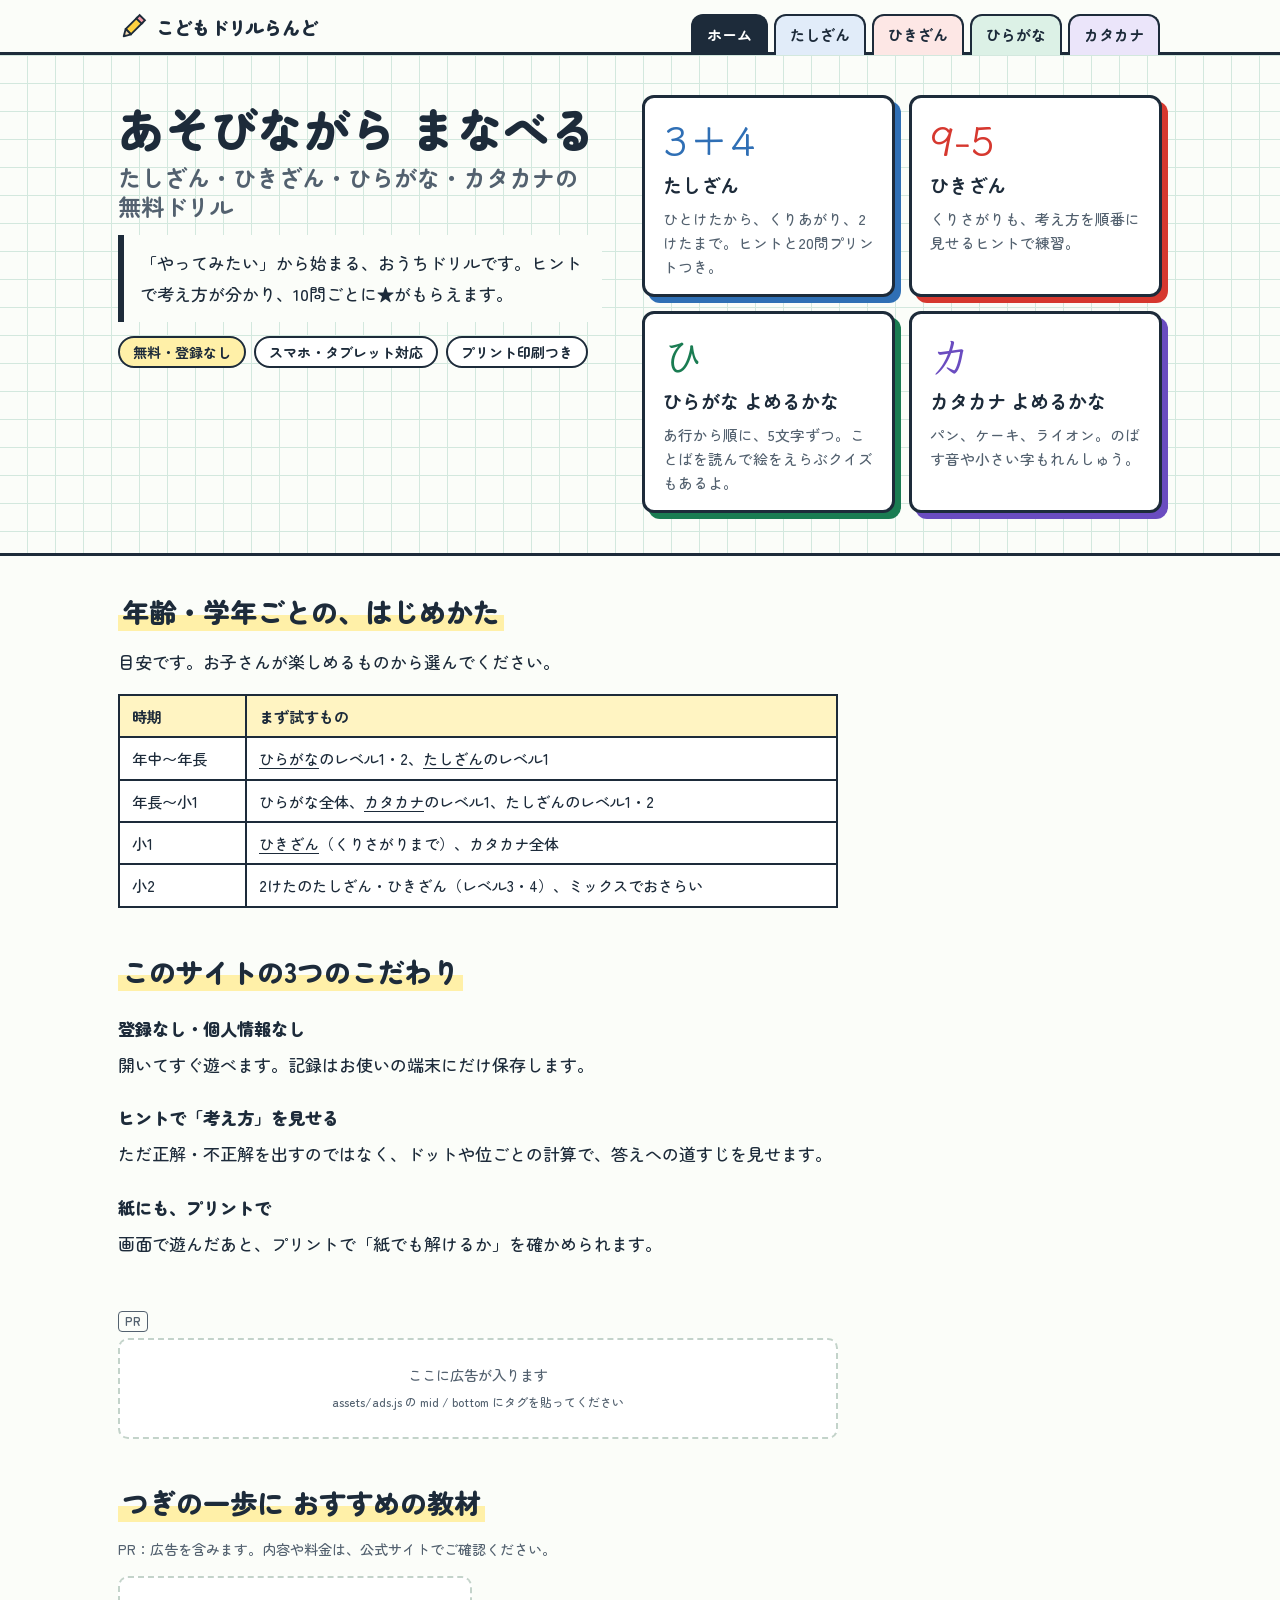
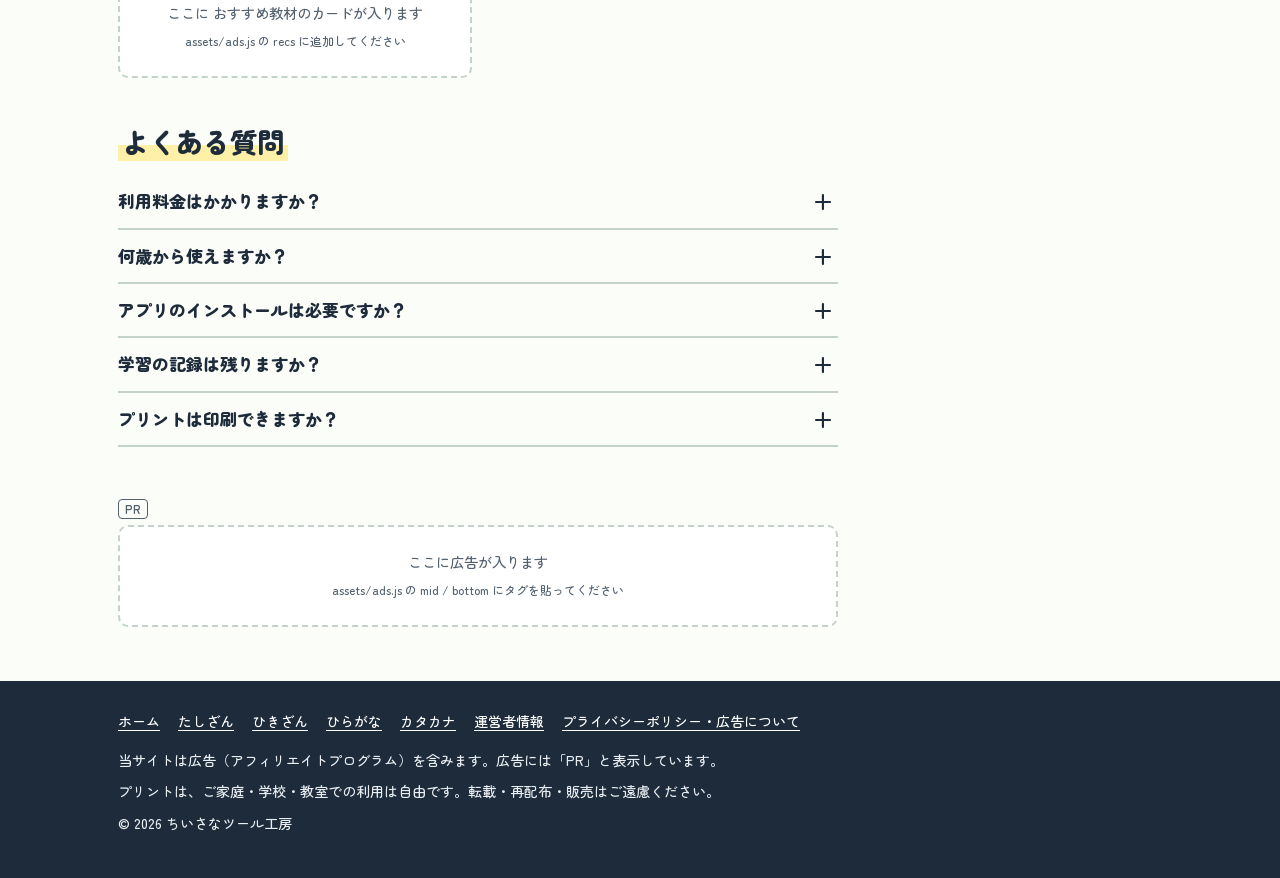
==== index.html @ 53597e0e "ひらがな・カタカナを「ぎょうごとのステップ式」に変更 - 文字を自由に選ぶ画面をやめ、あ行(ア行)から1行(5文字まで)ずつ進めるステップ式に - 各ステップ：おぼえる(文字と絵つきことば) → 10" ====
<!DOCTYPE html>
<html lang="ja">
<head>
<meta charset="UTF-8">
<meta name="viewport" content="width=device-width, initial-scale=1, viewport-fit=cover">
<title>こどもドリルらんど｜たしざん・ひきざん・ひらがな・カタカナの無料ドリル（プリントつき）</title>
<meta name="description" content="小学校入学前後の子ども向けに、たしざん・ひきざん・ひらがな・カタカナを遊びながら練習できる無料ドリルサイト。登録不要、スマホ対応、プリント印刷もOK。">
<link rel="canonical" href="https://zero-kobo.github.io/kids-drill/">
<meta name="theme-color" content="#fbfdf9">
<meta property="og:type" content="website">
<meta property="og:site_name" content="こどもドリルらんど">
<meta property="og:title" content="こどもドリルらんど｜たしざん・ひきざん・ひらがな・カタカナの無料ドリル（プリントつき）">
<meta property="og:description" content="小学校入学前後の子ども向けに、たしざん・ひきざん・ひらがな・カタカナを遊びながら練習できる無料ドリルサイト。登録不要、スマホ対応、プリント印刷もOK。">
<meta property="og:url" content="https://zero-kobo.github.io/kids-drill/">
<meta property="og:locale" content="ja_JP">
<meta name="twitter:card" content="summary_large_image">
<meta property="og:image" content="https://zero-kobo.github.io/kids-drill/assets/og.png"><meta property="og:image:width" content="1200"><meta property="og:image:height" content="630"><meta name="twitter:image" content="https://zero-kobo.github.io/kids-drill/assets/og.png">
<link rel="icon" href="data:image/svg+xml,%3Csvg xmlns='http://www.w3.org/2000/svg' viewBox='0 0 100 100'%3E%3Ctext y='.9em' font-size='90'%3E✏️%3C/text%3E%3C/svg%3E">
<link rel="preconnect" href="https://fonts.googleapis.com">
<link rel="preconnect" href="https://fonts.gstatic.com" crossorigin>
<link href="https://fonts.googleapis.com/css2?family=Klee+One:wght@400;600&family=Zen+Maru+Gothic:wght@500;700;900&display=swap" rel="stylesheet">
<link rel="stylesheet" href="assets/style.css?v=20261011b">
<script type="application/ld+json">{"@context": "https://schema.org", "@type": "WebSite", "name": "こどもドリルらんど", "url": "https://zero-kobo.github.io/kids-drill/", "inLanguage": "ja", "publisher": {"@type": "Organization", "name": "ちいさなツール工房"}}</script>
<script type="application/ld+json">{"@context": "https://schema.org", "@type": "FAQPage", "mainEntity": [{"@type": "Question", "name": "利用料金はかかりますか？", "acceptedAnswer": {"@type": "Answer", "text": "すべて無料です。会員登録も不要で、名前やメールアドレスなどの入力もありません。"}}, {"@type": "Question", "name": "何歳から使えますか？", "acceptedAnswer": {"@type": "Answer", "text": "ひらがなは年中〜年長ごろ、たしざんは年長ごろからが目安です。小学校低学年のおさらいにも使えます。お子さんの興味とペースに合わせて、レベルを選んでください。"}}, {"@type": "Question", "name": "アプリのインストールは必要ですか？", "acceptedAnswer": {"@type": "Answer", "text": "必要ありません。スマホ・タブレット・パソコンのブラウザで、そのまま遊べます。"}}, {"@type": "Question", "name": "学習の記録は残りますか？", "acceptedAnswer": {"@type": "Answer", "text": "★や「きょうの もんだい数」は、お使いの端末のブラウザ内にだけ保存されます。サーバーには送られません。ブラウザのデータを消すと、記録も消えます。"}}, {"@type": "Question", "name": "プリントは印刷できますか？", "acceptedAnswer": {"@type": "Answer", "text": "たしざん・ひきざんは20問のドリル（答えつき）、ひらがな・カタカナは文字ひょうを印刷できます。ご家庭・学校・教室での利用は自由です。転載・再配布・販売はご遠慮ください。"}}]}</script>
</head>
<body class="p-hub">
<a class="sr" href="#main">本文へ移動</a>
<header class="site-top"><div class="wrap"><a class="logo" href="index.html"><svg viewBox="0 0 32 32" aria-hidden="true"><g transform="rotate(45 16 16)"><rect x="12" y="6" width="8" height="17" fill="#ffd23f" stroke="#1d2b3a" stroke-width="2"/><path d="M12 23h8l-4 7z" fill="#f3d9b1" stroke="#1d2b3a" stroke-width="2" stroke-linejoin="round"/><path d="M14.6 27.4h2.8L16 30z" fill="#1d2b3a"/><rect x="12" y="2" width="8" height="5" fill="#f19aa6" stroke="#1d2b3a" stroke-width="2"/></g></svg><span>こどもドリルらんど</span></a><nav class="tabs-nav" aria-label="メインメニュー"><a class="t-home" href="index.html" aria-current="page">ホーム</a><a class="t-sum" href="tashizan.html">たしざん</a><a class="t-sub" href="hikizan.html">ひきざん</a><a class="t-kana" href="hiragana.html">ひらがな</a><a class="t-kata" href="katakana.html">カタカナ</a></nav></div></header>
<main id="main">
<div class="wrap">
<div class="stage" style="padding-top:34px">
<div class="hero"><h1>あそびながら まなべる<small>たしざん・ひきざん・ひらがな・カタカナの 無料ドリル</small></h1>
<p class="lead">「やってみたい」から始まる、おうちドリルです。ヒントで考え方が分かり、10問ごとに★がもらえます。</p>
<ul class="chips"><li>無料・登録なし</li><li>スマホ・タブレット対応</li><li>プリント印刷つき</li></ul></div>
<div><div class="hub-grid"><a class="hub-card" href="tashizan.html" style="--hc:#2f6fb5"><span class="big" aria-hidden="true">3＋4</span><b>たしざん</b><span>ひとけたから、くりあがり、2けたまで。ヒントと20問プリントつき。</span></a><a class="hub-card" href="hikizan.html" style="--hc:#d6382f"><span class="big" aria-hidden="true">9−5</span><b>ひきざん</b><span>くりさがりも、考え方を順番に見せるヒントで練習。</span></a><a class="hub-card" href="hiragana.html" style="--hc:#1a7c52"><span class="big" aria-hidden="true">ひ</span><b>ひらがな よめるかな</b><span>あ行から順に、5文字ずつ。ことばを読んで絵をえらぶクイズもあるよ。</span></a><a class="hub-card" href="katakana.html" style="--hc:#6a4cc0"><span class="big" aria-hidden="true">カ</span><b>カタカナ よめるかな</b><span>パン、ケーキ、ライオン。のばす音や小さい字もれんしゅう。</span></a></div></div>
</div></div>
<div class="sheet"><div class="wrap"><div class="art">
<section class="art-sec" id="pick"><div class="h2wrap"><h2>年齢・学年ごとの、はじめかた</h2></div>
<p>目安です。お子さんが楽しめるものから選んでください。</p><div class="tbl-wrap"><table class="tbl"><thead><tr><th scope="col">時期</th><th scope="col">まず試すもの</th></tr></thead><tbody><tr><td>年中〜年長</td><td><a href="hiragana.html">ひらがな</a>のレベル1・2、<a href="tashizan.html">たしざん</a>のレベル1</td></tr><tr><td>年長〜小1</td><td>ひらがな全体、<a href="katakana.html">カタカナ</a>のレベル1、たしざんのレベル1・2</td></tr><tr><td>小1</td><td><a href="hikizan.html">ひきざん</a>（くりさがりまで）、カタカナ全体</td></tr><tr><td>小2</td><td>2けたのたしざん・ひきざん（レベル3・4）、ミックスでおさらい</td></tr></tbody></table></div>
</section>
<section class="art-sec" id="why"><div class="h2wrap"><h2>このサイトの3つのこだわり</h2></div>
<h3>登録なし・個人情報なし</h3><p>開いてすぐ遊べます。記録はお使いの端末にだけ保存します。</p><h3>ヒントで「考え方」を見せる</h3><p>ただ正解・不正解を出すのではなく、ドットや位ごとの計算で、答えへの道すじを見せます。</p><h3>紙にも、プリントで</h3><p>画面で遊んだあと、プリントで「紙でも解けるか」を確かめられます。</p>
</section>
<aside class="ad-wrap" aria-label="広告"><span class="pr">PR</span><div data-ad="mid"></div></aside>
<section class="art-sec" id="recs-sec"><div class="h2wrap"><h2>つぎの一歩に おすすめの教材</h2></div><p class="note-s">PR：広告を含みます。内容や料金は、公式サイトでご確認ください。</p><div class="recs" id="recs"></div></section>
<section class="art-sec" id="faq"><div class="h2wrap"><h2>よくある質問</h2></div>
<details class="faq"><summary>利用料金はかかりますか？</summary><div class="a"><p>すべて無料です。会員登録も不要で、名前やメールアドレスなどの入力もありません。</p></div></details><details class="faq"><summary>何歳から使えますか？</summary><div class="a"><p>ひらがなは年中〜年長ごろ、たしざんは年長ごろからが目安です。小学校低学年のおさらいにも使えます。お子さんの興味とペースに合わせて、レベルを選んでください。</p></div></details><details class="faq"><summary>アプリのインストールは必要ですか？</summary><div class="a"><p>必要ありません。スマホ・タブレット・パソコンのブラウザで、そのまま遊べます。</p></div></details><details class="faq"><summary>学習の記録は残りますか？</summary><div class="a"><p>★や「きょうの もんだい数」は、お使いの端末のブラウザ内にだけ保存されます。サーバーには送られません。ブラウザのデータを消すと、記録も消えます。</p></div></details><details class="faq"><summary>プリントは印刷できますか？</summary><div class="a"><p>たしざん・ひきざんは20問のドリル（答えつき）、ひらがな・カタカナは文字ひょうを印刷できます。ご家庭・学校・教室での利用は自由です。転載・再配布・販売はご遠慮ください。</p></div></details>
</section>
<aside class="ad-wrap" aria-label="広告"><span class="pr">PR</span><div data-ad="bottom"></div></aside>
</div></div></div>
</main>
<footer class="foot"><div class="wrap">
<ul><li><a href="index.html">ホーム</a></li><li><a href="tashizan.html">たしざん</a></li><li><a href="hikizan.html">ひきざん</a></li><li><a href="hiragana.html">ひらがな</a></li><li><a href="katakana.html">カタカナ</a></li><li><a href="about.html">運営者情報</a></li><li><a href="privacy.html">プライバシーポリシー・広告について</a></li></ul>
<p>当サイトは広告（アフィリエイトプログラム）を含みます。広告には「PR」と表示しています。</p>
<p>プリントは、ご家庭・学校・教室での利用は自由です。転載・再配布・販売はご遠慮ください。</p>
<p>© 2026 ちいさなツール工房</p>
</div></footer>
<script src="assets/ads.js?v=20261011b" defer></script>
</body>
</html>
---- assets/style.css ----
/* こどもドリルらんど — 小学校の算数ノートをモチーフにしたデザイン */
:root{
  --paper:#fbfdf9; --grid:#d3e8de; --grid-soft:#e6f2ec; --ink:#1d2b3a; --sub:#53616f; --line:#c3d3ca;
  --pencil:#ffd23f; --hl:#fff0a8;
  --red:#d6382f; --blue:#2f6fb5; --green:#1a7c52; --violet:#6a4cc0;
  --accent:#1d2b3a; --accent-soft:#fff4c2;
  --ff:"Zen Maru Gothic","Hiragino Maru Gothic ProN","Hiragino Kaku Gothic ProN","Yu Gothic",Meiryo,sans-serif;
  --ff-kyo:"Klee One","UD Digi Kyokasho N-R","UD デジタル 教科書体 N-R","Hiragino Maru Gothic ProN","Yu Gothic",sans-serif;
}
body.p-sum{--accent:#2f6fb5;--accent-soft:#e1ecf9}
body.p-sub{--accent:#d6382f;--accent-soft:#fde7e5}
body.p-kana{--accent:#1a7c52;--accent-soft:#dcf1e6}
body.p-kata{--accent:#6a4cc0;--accent-soft:#ebe5fa}
*{box-sizing:border-box;-webkit-tap-highlight-color:transparent}
html{-webkit-text-size-adjust:100%}
body{
  margin:0;color:var(--ink);font-family:var(--ff);font-size:17px;line-height:1.85;font-weight:500;
  background-color:var(--paper);
  background-image:linear-gradient(var(--grid) 1px,transparent 1px),linear-gradient(90deg,var(--grid) 1px,transparent 1px);
  background-size:28px 28px;background-position:-1px -1px;
  padding-bottom:env(safe-area-inset-bottom);
}
img,svg{max-width:100%}
a{color:var(--accent);text-underline-offset:3px}
a:hover{text-decoration-thickness:2px}
button{font-family:inherit;font-weight:700;color:inherit;cursor:pointer;-webkit-user-select:none;user-select:none}
:focus-visible{outline:3px solid var(--ink);outline-offset:2px;border-radius:4px}
.wrap{max-width:1080px;margin:0 auto;padding:0 18px}
.sr{position:absolute;width:1px;height:1px;overflow:hidden;clip:rect(0 0 0 0);white-space:nowrap}

/* ---------- ヘッダー ---------- */
.site-top{background:var(--paper);border-bottom:3px solid var(--ink)}
.site-top .wrap{display:flex;align-items:flex-end;justify-content:space-between;gap:12px;flex-wrap:wrap;padding-top:12px}
.logo{display:flex;align-items:center;gap:8px;font-weight:900;font-size:1.15rem;text-decoration:none;color:var(--ink);padding-bottom:10px;line-height:1.2}
.logo svg{width:30px;height:30px;flex:none}
.tabs-nav{display:flex;gap:6px;overflow-x:auto;max-width:100%;padding:0 2px;margin-bottom:-3px;scrollbar-width:none}
.tabs-nav::-webkit-scrollbar{display:none}
.tabs-nav a{
  flex:none;text-decoration:none;color:var(--ink);font-weight:700;font-size:.95rem;line-height:1;
  padding:11px 14px 10px;border:2px solid var(--ink);border-bottom:0;border-radius:12px 12px 0 0;background:var(--tc,#fff);
}
.tabs-nav a[aria-current="page"]{padding-bottom:13px;background:var(--ink);color:#fff}
.tabs-nav .t-home{--tc:#fff4c2}.tabs-nav .t-sum{--tc:#e1ecf9}.tabs-nav .t-sub{--tc:#fde7e5}.tabs-nav .t-kana{--tc:#dcf1e6}.tabs-nav .t-kata{--tc:#ebe5fa}

/* ---------- ヒーロー＋ドリル ---------- */
.crumb{font-size:.85rem;color:var(--sub);margin:16px 0 0;line-height:1.5}
.crumb a{color:var(--sub)}
.stage{display:grid;gap:26px;padding:18px 0 40px}
.hero h1{font-size:clamp(1.9rem,6.4vw,2.9rem);line-height:1.25;margin:10px 0 14px;font-weight:900;letter-spacing:.01em}
.hero h1 small{display:block;font-size:.5em;font-weight:700;color:var(--sub);margin-top:6px;letter-spacing:0}
.hero .lead{background:var(--paper);border-left:6px solid var(--accent);padding:12px 16px;margin:0 0 14px;max-width:34em}
.chips{display:flex;flex-wrap:wrap;gap:8px;list-style:none;margin:0 0 4px;padding:0}
.chips li{background:#fff;border:2px solid var(--ink);border-radius:999px;padding:3px 13px;font-size:.88rem;font-weight:700;line-height:1.6}
.chips li:nth-child(1){background:var(--hl)}
.toc-mini{margin:14px 0 0;font-size:.92rem;background:var(--paper);padding:10px 14px;border:2px dashed var(--line);max-width:34em}
.toc-mini b{display:block;margin-bottom:2px}
.toc-mini ul{margin:0;padding-left:1.2em;line-height:1.9}
@media(min-width:980px){
  .stage{grid-template-columns:minmax(0,1fr) 520px;align-items:start;gap:40px;padding-top:30px}
  .hero{position:sticky;top:20px}
}

/* ---------- ドリル本体（スパイラルノート） ---------- */
.tool{position:relative;background:#fff;border:3px solid var(--ink);border-radius:8px 8px 20px 20px;padding:26px 16px 18px;box-shadow:6px 6px 0 var(--accent)}
.tool::before{content:"";position:absolute;left:14px;right:14px;top:-13px;height:22px;
  background:radial-gradient(ellipse 5px 9px at 50% 50%,var(--paper) 0 90%,transparent 100%) 0 0/26px 22px repeat-x;
  border-radius:6px}
.tool::after{content:"";position:absolute;left:14px;right:14px;top:-13px;height:22px;pointer-events:none;
  background:radial-gradient(ellipse 5.5px 9.5px at 50% 50%,transparent 0 78%,var(--ink) 82% 100%,transparent 101%) 0 0/26px 22px repeat-x}
.tool-head{display:flex;align-items:center;justify-content:space-between;gap:10px;margin-bottom:12px;flex-wrap:wrap}
.tool-title{margin:0;font-size:1.2rem;font-weight:900}
.tool-meta{display:flex;align-items:center;gap:8px;font-size:.85rem;color:var(--sub)}
.snd{border:2px solid var(--ink);background:#fff;border-radius:999px;padding:3px 11px;font-size:.82rem;line-height:1.6}
.snd[aria-pressed="false"]{background:var(--grid-soft);color:var(--sub)}
.view{min-height:360px}
.pick{display:flex;justify-content:space-between;align-items:baseline;margin:2px 0 10px;font-weight:700}
.total{font-size:.9rem;color:#8a6200;background:var(--hl);border-radius:999px;padding:0 10px}
.levels{display:flex;flex-direction:column;gap:9px}
.level{display:flex;gap:7px;align-items:stretch}
.level-main{flex:1;min-width:0;display:flex;align-items:center;gap:11px;text-align:left;background:#fff;border:2px solid var(--ink);border-radius:10px;padding:9px 11px;transition:transform .08s}
.level-main:hover{background:var(--accent-soft)}
.level-main:active{transform:translate(2px,2px)}
.lv-no{flex:none;width:36px;height:36px;border-radius:8px;background:var(--accent);color:#fff;display:grid;place-items:center;font-family:var(--ff-kyo);font-weight:600;font-size:1.25rem;line-height:1}
.lv-text{flex:1;min-width:0;display:flex;flex-direction:column;line-height:1.45}
.lv-text b{font-size:1rem}
.lv-text small{color:var(--sub);font-size:.8rem;font-weight:500}
.lv-text em{font-style:normal;font-size:.72rem;color:var(--accent);font-weight:700}
.lv-stars{flex:none;color:#d99a00;letter-spacing:1px;font-size:1rem;white-space:nowrap}
.level-print{flex:none;border:2px dashed var(--ink);background:#fff;border-radius:10px;padding:0 10px;font-size:.78rem;line-height:1.3;writing-mode:horizontal-tb}
.level-print:hover{background:var(--hl)}
.chart-card{display:block;width:100%;margin-top:9px;text-align:left;background:var(--accent-soft);border:2px solid var(--ink);border-radius:10px;padding:10px 14px;line-height:1.5}
.chart-card small{display:block;font-weight:500;color:var(--sub);font-size:.8rem}

/* 出題 */
.bar{display:flex;justify-content:space-between;align-items:center;gap:8px;margin-bottom:8px;font-weight:700;font-size:.9rem}
.back{border:2px solid var(--ink);background:#fff;border-radius:999px;padding:2px 12px;font-size:.85rem;line-height:1.7}
.lvl{color:var(--accent)}
.cnt{color:var(--sub)}
.prog{display:flex;gap:5px;list-style:none;margin:0 0 12px;padding:0}
.prog li{flex:1;height:8px;border-radius:4px;background:var(--grid-soft);border:1px solid var(--line)}
.prog li.ok{background:var(--green);border-color:var(--green)}
.prog li.ng{background:var(--red);border-color:var(--red)}
.prog li.now{background:var(--pencil);border-color:var(--ink)}
.note{border:2px solid var(--ink);border-radius:10px;padding:14px 8px 10px;text-align:center;
  background-color:#fff;background-image:linear-gradient(var(--grid-soft) 1px,transparent 1px),linear-gradient(90deg,var(--grid-soft) 1px,transparent 1px);background-size:24px 24px}
.eq{display:flex;justify-content:center;align-items:baseline;gap:.15em;font-family:var(--ff-kyo);font-weight:600;font-size:clamp(2.3rem,11vw,3.4rem);line-height:1.3;white-space:nowrap}
.eq .o{color:var(--accent);padding:0 .08em}
.ans{display:inline-block;min-width:1.6em;text-align:center;border-bottom:5px solid var(--pencil);color:var(--accent)}
.ans.good{border-color:var(--green);color:var(--green)}
.msg{min-height:1.7em;margin:6px 0 0;font-weight:900}
.msg.good{color:var(--green)}.msg.bad{color:var(--red)}
.hint{font-size:.95rem;line-height:1.7;text-align:center}
.hint p{margin:6px 8px;background:#fff;border:2px dashed var(--line);border-radius:8px;padding:6px 10px}
.hint b{color:var(--accent);font-family:var(--ff-kyo);font-size:1.2em}
.dotrow{display:flex;justify-content:center;align-items:center;gap:14px;margin-top:6px}
.plus{font-weight:900;color:var(--sub)}
.dotgrid{display:grid;grid-template-columns:repeat(5,18px);gap:5px}
.dot{width:18px;height:18px;border-radius:50%;display:block}
.dot.d1{background:var(--blue)}.dot.d2{background:var(--pencil);border:2px solid var(--ink)}
.dot.x{background:#fff;border:2px dashed var(--red);position:relative}
.dot.x::after{content:"";position:absolute;left:-2px;right:-2px;top:50%;border-top:2px solid var(--red);transform:rotate(-40deg)}
.pad{display:grid;grid-template-columns:repeat(3,1fr);gap:8px;margin-top:12px}
.pad button{font-family:var(--ff-kyo);font-weight:600;font-size:1.8rem;line-height:1;padding:13px 0;border:2px solid var(--ink);border-radius:12px;background:#fff;box-shadow:0 4px 0 var(--ink);transition:transform .06s,box-shadow .06s}
.pad button:active{transform:translateY(4px);box-shadow:0 0 0 var(--ink)}
.pad .fn{background:var(--grid-soft);font-family:var(--ff)}
.pad .go{background:var(--accent);color:#fff;font-family:var(--ff);font-size:1.05rem;font-weight:900}
.hintbtn{display:block;margin:12px auto 0;border:2px dashed var(--ink);background:#fff;border-radius:999px;padding:5px 18px;font-size:.9rem}
.hintbtn:hover{background:var(--hl)}
.word-note{padding:18px 8px 12px}
.word{font-family:var(--ff-kyo);font-weight:600;font-size:clamp(2.6rem,13vw,3.8rem);line-height:1.35;letter-spacing:.06em;word-break:keep-all}
.choices{display:grid;grid-template-columns:1fr 1fr;gap:10px;margin-top:12px}
.choice{font-size:3.4rem;line-height:1.2;padding:12px 0;border:2px solid var(--ink);border-radius:14px;background:#fff;box-shadow:0 4px 0 var(--ink);transition:transform .06s,box-shadow .06s}
.choice:active{transform:translateY(4px);box-shadow:none}
.choice.ng{opacity:.25;box-shadow:none}
.choice.ok{background:#dff5e8;border-color:var(--green);box-shadow:0 4px 0 var(--green)}
.shake{animation:shake .32s}
@keyframes shake{0%,100%{transform:translateX(0)}25%{transform:translateX(-7px)}50%{transform:translateX(7px)}75%{transform:translateX(-4px)}}

/* 結果：赤ペンのはなまる（ここだけ動かす） */
.result{text-align:center;padding:6px 0 0}
.mark{width:150px;height:150px;display:block;margin:0 auto}
.mark .stroke{fill:none;stroke:var(--red);stroke-width:4.5;stroke-linecap:round;stroke-linejoin:round;stroke-dasharray:1;stroke-dashoffset:1;animation:draw .9s ease-out forwards}
.mark .s2{animation-delay:.7s;animation-duration:.8s}
@keyframes draw{to{stroke-dashoffset:0}}
.mark.none{width:auto;height:auto;font-family:var(--ff-kyo);font-size:2rem;font-weight:600;color:var(--red);transform:rotate(-4deg);margin:20px auto}
.result h3{margin:4px 0;font-size:1.3rem}
.rstars{color:#d99a00;font-size:1.8rem;letter-spacing:4px;margin:0}
.actions{display:flex;flex-direction:column;gap:9px;margin-top:12px}
.btn{border:2px solid var(--ink);border-radius:12px;background:var(--pencil);padding:11px;font-size:1.05rem;box-shadow:0 4px 0 var(--ink)}
.btn:active{transform:translateY(4px);box-shadow:none}
.btn.go{background:var(--accent);color:#fff}
.btn.sub{background:#fff}

/* 文字表 */
.ctabs{display:flex;gap:6px;margin:8px 0 10px;flex-wrap:wrap}
.ctabs button{border:2px solid var(--ink);background:#fff;border-radius:999px;padding:2px 12px;font-size:.82rem;line-height:1.7}
.ctabs button.on{background:var(--ink);color:#fff}
.chart{display:grid;gap:6px}
.chart.cols5{grid-template-columns:repeat(5,1fr)}
.chart.cols3{grid-template-columns:repeat(3,1fr)}
.ch{font-family:var(--ff-kyo);font-weight:600;font-size:1.7rem;line-height:1;padding:10px 0;border:2px solid var(--ink);border-radius:10px;background:#fff}
.ch.blank{border-color:transparent;background:none}
.ch.hit{background:var(--pencil)}
.ch:not(.blank):active{background:var(--hl)}
.chart-note{text-align:center;font-size:.82rem;color:var(--sub);margin:8px 0 0}

/* もじを えらんで れんしゅう */
.pick-lead{margin:2px 0 8px;font-size:.92rem;line-height:1.6}
.btn:disabled{opacity:.4;box-shadow:none;cursor:not-allowed}
.pick-note{padding:14px 8px 10px}
.ask{margin:0 0 2px;font-weight:700;line-height:1.5}
.bigc{font-family:var(--ff-kyo);font-weight:600;font-size:clamp(5rem,28vw,7.5rem);line-height:1.1;color:var(--accent)}
.choice.charc{font-family:var(--ff-kyo);font-weight:600;font-size:3.2rem}
.detail{margin-top:10px;min-height:96px;border:2px dashed var(--line);border-radius:10px;padding:8px 12px;display:flex;align-items:center;justify-content:center;gap:18px;flex-wrap:wrap;text-align:center;background:#fff;font-size:.9rem;color:var(--sub);line-height:1.5}
.dc{font-family:var(--ff-kyo);font-weight:600;font-size:3.6rem;line-height:1;color:var(--accent)}
.dw{display:flex;flex-direction:column;align-items:center;font-family:var(--ff-kyo);font-weight:600;font-size:1.3rem;color:var(--ink);line-height:1.3}
.de{font-size:2.2rem;line-height:1.2}
.hl{background:var(--hl);color:var(--accent);padding:0 .1em;border-radius:3px}
.msg .wd{font-family:var(--ff-kyo);font-weight:600;font-size:1.3rem}

/* ---------- 記事部分 ---------- */
.sheet{background:var(--paper);border-top:3px solid var(--ink);padding:36px 0 10px}
.art{max-width:720px}
.art-sec{margin:0 0 44px}
.art-sec h2{font-size:clamp(1.35rem,4.6vw,1.7rem);line-height:1.4;margin:0 0 14px;font-weight:900;display:inline;background:linear-gradient(transparent 60%,var(--hl) 60%);padding:0 4px;-webkit-box-decoration-break:clone;box-decoration-break:clone}
.art-sec .h2wrap{margin:0 0 14px}
.art-sec h3{font-size:1.08rem;margin:22px 0 4px;font-weight:900}
.art-sec p{margin:0 0 1em}
.art-sec ul{padding-left:1.3em;margin:0 0 1em}
.art-sec li{margin-bottom:.35em}
.art-sec .note-s{font-size:.88rem;color:var(--sub)}
.toc{border:2px solid var(--ink);border-radius:10px;padding:14px 18px;background:#fff;margin-bottom:40px}
.toc b{display:block;margin-bottom:4px}
.toc ol{margin:0;padding-left:1.4em}
.toc li{margin:0}
.tbl-wrap{overflow-x:auto;margin:6px 0 12px}
.tbl{border-collapse:collapse;min-width:100%;background:#fff;font-size:.95rem;line-height:1.6}
.tbl th,.tbl td{border:2px solid var(--ink);padding:8px 12px;text-align:left;vertical-align:top}
.tbl th{background:var(--accent-soft);white-space:nowrap}
.steps{list-style:none;counter-reset:s;padding:0;margin:0 0 1em}
.steps li{counter-increment:s;position:relative;padding:0 0 18px 54px;margin:0}
.steps li::before{content:counter(s);position:absolute;left:0;top:2px;width:38px;height:38px;border-radius:50%;background:var(--accent);color:#fff;display:grid;place-items:center;font-family:var(--ff-kyo);font-weight:600;font-size:1.2rem;line-height:1}
.steps li::after{content:"";position:absolute;left:18px;top:44px;bottom:6px;border-left:3px dotted var(--line)}
.steps li:last-child::after{display:none}
.steps b{display:block;font-size:1.05rem}
.tip{border-left:6px solid var(--pencil);background:#fffbe6;padding:12px 16px;margin:0 0 1em}
.tip b{display:block}
.ex{font-family:var(--ff-kyo);font-weight:600;background:#fff;border:2px dashed var(--line);border-radius:8px;padding:8px 14px;margin:.4em 0;line-height:1.9}
.faq{border-bottom:2px solid var(--line)}
.faq summary{cursor:pointer;list-style:none;padding:13px 34px 13px 0;font-weight:900;position:relative;line-height:1.55}
.faq summary::-webkit-details-marker{display:none}
.faq summary::after{content:"+";position:absolute;right:4px;top:50%;transform:translateY(-50%);font-size:1.5rem;font-weight:500;color:var(--accent)}
.faq[open] summary::after{content:"−"}
.faq .a{padding:0 0 14px}
.faq .a p:last-child{margin:0}
.rel{display:grid;gap:12px;grid-template-columns:1fr}
.rel a{display:block;text-decoration:none;color:var(--ink);background:#fff;border:2px solid var(--ink);border-top:8px solid var(--rc,var(--ink));border-radius:10px;padding:10px 14px;line-height:1.55}
.rel a:hover{background:var(--grid-soft)}
.rel b{display:block;font-size:1.05rem}
.rel span{font-size:.88rem;color:var(--sub)}
@media(min-width:640px){.rel{grid-template-columns:1fr 1fr}.rel.three{grid-template-columns:repeat(3,1fr)}}

/* 広告・おすすめ */
.ad-wrap{margin:0 0 44px;max-width:720px}
.pr{display:inline-block;font-size:.72rem;font-weight:700;border:1.5px solid var(--sub);color:var(--sub);border-radius:4px;padding:0 6px;line-height:1.6;margin-bottom:6px}
.ad-ph{border:2px dashed var(--line);border-radius:10px;padding:22px 10px;text-align:center;color:var(--sub);font-size:.9rem;background:#fff}
.ad-ph small{font-size:.75rem}
.recs{display:grid;gap:12px}
@media(min-width:640px){.recs{grid-template-columns:1fr 1fr}}
.rec{display:flex;flex-direction:column;gap:2px;text-decoration:none;color:var(--ink);background:#fff;border:2px solid var(--ink);border-radius:10px;padding:12px 14px;line-height:1.55;box-shadow:4px 4px 0 var(--accent)}
.rec:hover{background:var(--accent-soft)}
.rec-tag{font-size:.75rem;color:var(--accent);font-weight:700}
.rec b{font-size:1.05rem}
.rec-desc{font-size:.88rem;color:var(--sub);font-weight:500}
.rec-go{font-size:.85rem;font-weight:700;color:var(--accent);margin-top:4px}

/* フッター */
.foot{background:var(--ink);color:#e9eef2;padding:28px 0 36px;font-size:.88rem;line-height:1.8}
.foot a{color:#fff}
.foot ul{list-style:none;margin:0 0 14px;padding:0;display:flex;flex-wrap:wrap;gap:6px 18px}
.foot p{margin:0 0 6px}

/* 運営者情報などの文書ページ */
.doc{max-width:720px;padding:30px 0 20px}
.doc h1{font-size:1.9rem;line-height:1.35;margin:0 0 18px;font-weight:900}
.doc h2{font-size:1.25rem;margin:30px 0 8px;border-bottom:3px solid var(--pencil);padding-bottom:2px}
.doc dl{display:grid;grid-template-columns:8em 1fr;border:2px solid var(--ink);background:#fff;margin:0}
.doc dt,.doc dd{margin:0;padding:10px 14px;border-bottom:2px solid var(--line)}
.doc dt{background:var(--accent-soft);font-weight:900}
.doc dl>:nth-last-child(-n+2){border-bottom:0}
@media(max-width:560px){.doc dl{grid-template-columns:1fr}.doc dt{border-bottom:0;padding-bottom:0}}

/* ハブページ */
.hub-grid{display:grid;gap:14px;margin:6px 0 0}
@media(min-width:700px){.hub-grid{grid-template-columns:1fr 1fr}}
.hub-card{display:flex;flex-direction:column;gap:4px;text-decoration:none;color:var(--ink);background:#fff;border:3px solid var(--ink);border-radius:12px;padding:16px 18px;box-shadow:6px 6px 0 var(--hc);transition:transform .1s,box-shadow .1s}
.hub-card:hover{transform:translate(2px,2px);box-shadow:4px 4px 0 var(--hc)}
.hub-card .big{font-family:var(--ff-kyo);font-weight:600;font-size:2.6rem;line-height:1.2;color:var(--hc)}
.hub-card b{font-size:1.2rem}
.hub-card span{font-size:.92rem;color:var(--sub);line-height:1.6}

/* ---------- 印刷 ---------- */
#print-area{display:none}
@media print{
  @page{size:A4;margin:14mm}
  body.printing>*:not(#print-area){display:none!important}
  body.printing{background:#fff!important;font-size:12pt}
  body.printing #print-area{display:block}
  .ps h1{font-size:17pt;margin:0 0 6mm;line-height:1.4}
  .ps-meta{font-size:12pt;margin:0 0 8mm;text-align:right}
  .ps-grid{display:grid;grid-template-columns:1fr 1fr;gap:9mm 12mm}
  .ps-q{display:flex;align-items:baseline;gap:6px;font-size:20pt;font-family:var(--ff-kyo);border-bottom:1.5px solid #888;padding-bottom:2mm;white-space:nowrap}
  .ps-q .no{font-size:11pt;min-width:1.6em;font-family:var(--ff);color:#555}
  .ps-q .bl{flex:1;min-width:14mm}
  .ps-q b{color:#c00}
  .ps-foot{margin-top:12mm;font-size:9pt;color:#777;text-align:center}
  .pb{break-before:page}
  .ps-chart{display:grid;gap:3mm}
  .ps-chart.cols5{grid-template-columns:repeat(5,1fr)}
  .ps-chart.cols3{grid-template-columns:repeat(3,1fr)}
  .ps-chart span{font-family:var(--ff-kyo);font-size:26pt;text-align:center;border:1.5px solid #444;border-radius:3mm;padding:1.5mm 0;line-height:1.3}
  .ps-chart span.blank{border-color:transparent}
}

@media(prefers-reduced-motion:reduce){
  *{animation-duration:.01ms!important;animation-delay:0s!important;transition:none!important}
  .mark .stroke{stroke-dashoffset:0}
}

/* 改行の整え */
.pick-lead b{display:inline-block}

/* ステップ（ぎょうごとに おぼえる） */
.steps-grid{display:grid;grid-template-columns:1fr 1fr;gap:12px 9px;margin:6px 0 14px}
.step{position:relative;display:flex;flex-direction:column;align-items:flex-start;gap:1px;text-align:left;background:#fff;border:2px solid var(--ink);border-radius:10px;padding:8px 11px 6px;line-height:1.4;transition:transform .08s}
.step:hover{background:var(--accent-soft)}
.step:active{transform:translate(2px,2px)}
.step b{font-size:1.1rem}
.st-ch{font-family:var(--ff-kyo);font-weight:600;font-size:1rem;letter-spacing:.1em;color:var(--sub);white-space:nowrap}
.step .lv-stars{font-size:.9rem}
.step.rec{background:var(--accent-soft);box-shadow:0 3px 0 var(--accent)}
.rec-tag{position:absolute;top:-11px;right:8px;background:var(--pencil);border:2px solid var(--ink);border-radius:999px;padding:0 9px;font-size:.72rem;font-weight:900;line-height:1.55}
.learn{display:grid;grid-template-columns:repeat(auto-fit,minmax(140px,1fr));gap:10px;margin:8px 0 4px}
.lc{border:2px solid var(--ink);border-radius:12px;background:#fff;padding:8px 6px 10px;text-align:center;display:flex;flex-direction:column;align-items:center;gap:4px}
.lc-ch{font-family:var(--ff-kyo);font-weight:600;font-size:3.6rem;line-height:1.1;color:var(--accent)}
.lc-w{display:flex;flex-direction:column;align-items:center;font-family:var(--ff-kyo);font-weight:600;font-size:1.15rem;line-height:1.3}
.lc-e{font-size:2rem;line-height:1.2}
.lc-none{font-family:var(--ff);font-weight:500;font-size:.78rem;color:var(--sub)}
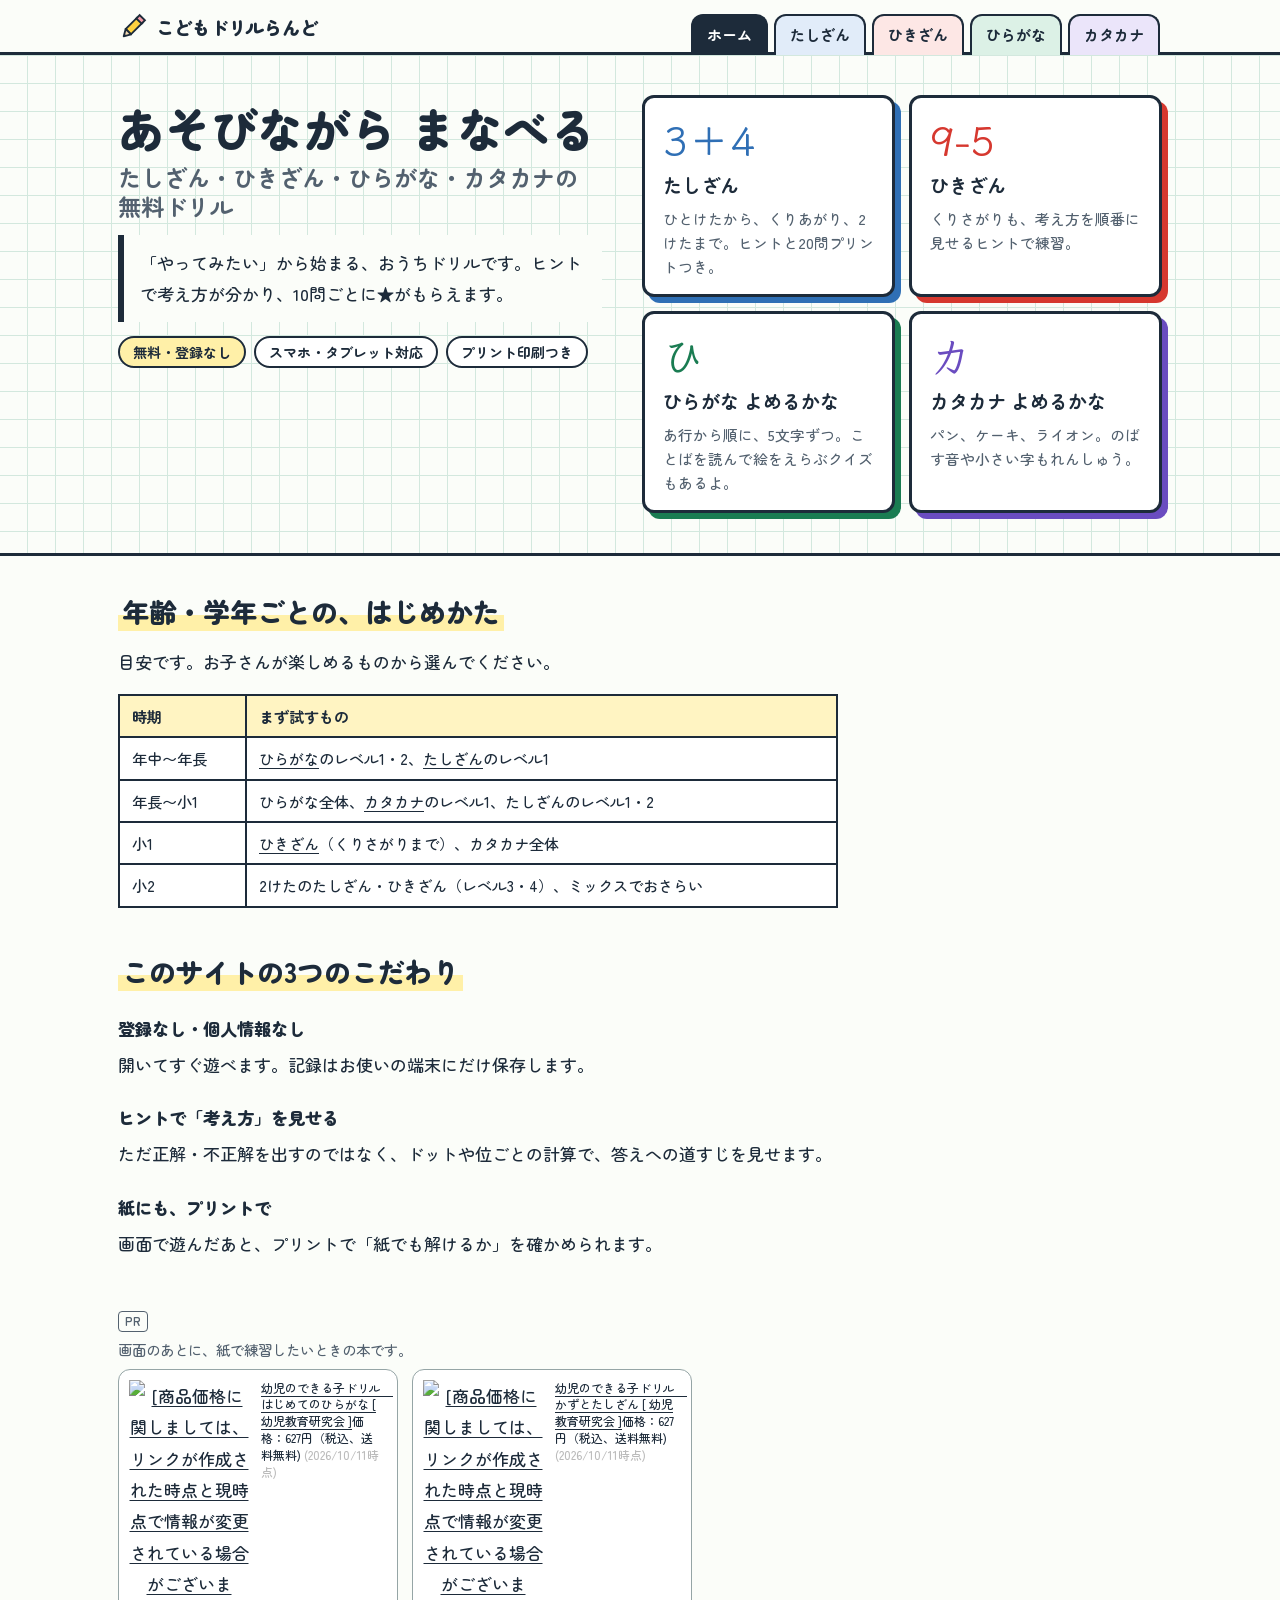
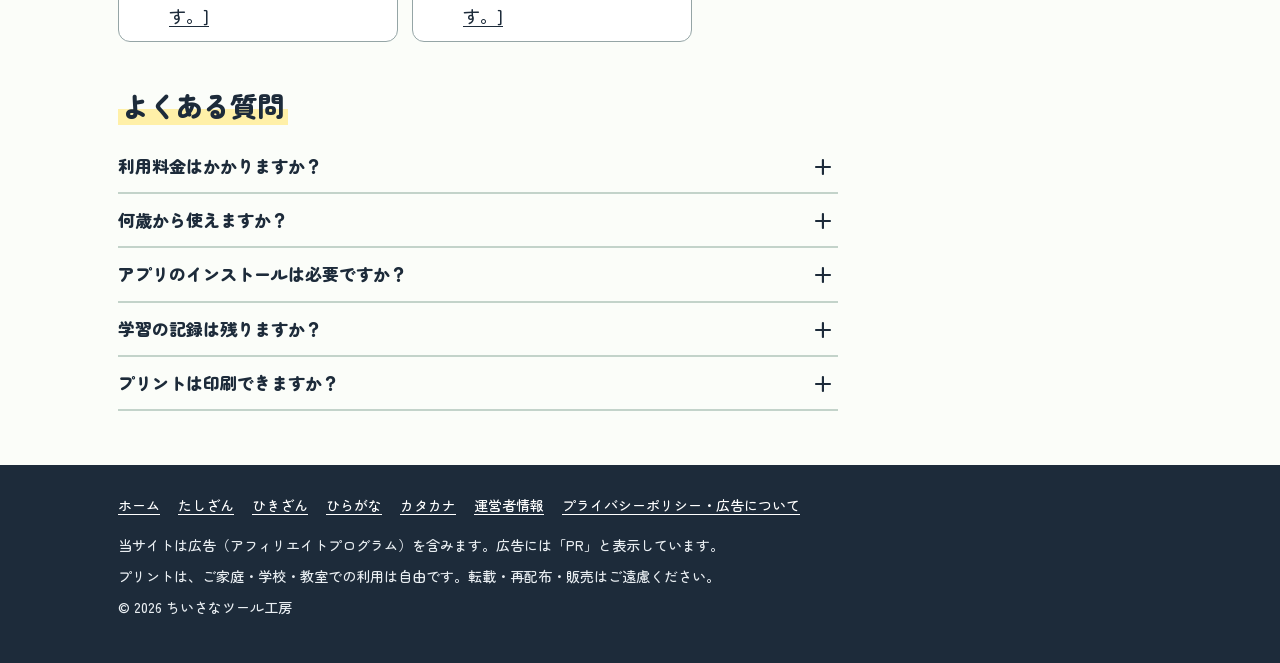
==== commit ed6892e7: "楽天アフィリエイト（ひらがな・かずとたしざんのドリル本）をページ別に掲載 Co-Authored-By: Claude Sonnet 5.5 <noreply@anthropic.com> Claud" ====
--- a/index.html
+++ b/index.html
@@ -19,7 +19,7 @@
 <link rel="preconnect" href="https://fonts.googleapis.com">
 <link rel="preconnect" href="https://fonts.gstatic.com" crossorigin>
 <link href="https://fonts.googleapis.com/css2?family=Klee+One:wght@400;600&family=Zen+Maru+Gothic:wght@500;700;900&display=swap" rel="stylesheet">
-<link rel="stylesheet" href="assets/style.css?v=20261011b">
+<link rel="stylesheet" href="assets/style.css?v=20261011c">
 <script type="application/ld+json">{"@context": "https://schema.org", "@type": "WebSite", "name": "こどもドリルらんど", "url": "https://zero-kobo.github.io/kids-drill/", "inLanguage": "ja", "publisher": {"@type": "Organization", "name": "ちいさなツール工房"}}</script>
 <script type="application/ld+json">{"@context": "https://schema.org", "@type": "FAQPage", "mainEntity": [{"@type": "Question", "name": "利用料金はかかりますか？", "acceptedAnswer": {"@type": "Answer", "text": "すべて無料です。会員登録も不要で、名前やメールアドレスなどの入力もありません。"}}, {"@type": "Question", "name": "何歳から使えますか？", "acceptedAnswer": {"@type": "Answer", "text": "ひらがなは年中〜年長ごろ、たしざんは年長ごろからが目安です。小学校低学年のおさらいにも使えます。お子さんの興味とペースに合わせて、レベルを選んでください。"}}, {"@type": "Question", "name": "アプリのインストールは必要ですか？", "acceptedAnswer": {"@type": "Answer", "text": "必要ありません。スマホ・タブレット・パソコンのブラウザで、そのまま遊べます。"}}, {"@type": "Question", "name": "学習の記録は残りますか？", "acceptedAnswer": {"@type": "Answer", "text": "★や「きょうの もんだい数」は、お使いの端末のブラウザ内にだけ保存されます。サーバーには送られません。ブラウザのデータを消すと、記録も消えます。"}}, {"@type": "Question", "name": "プリントは印刷できますか？", "acceptedAnswer": {"@type": "Answer", "text": "たしざん・ひきざんは20問のドリル（答えつき）、ひらがな・カタカナは文字ひょうを印刷できます。ご家庭・学校・教室での利用は自由です。転載・再配布・販売はご遠慮ください。"}}]}</script>
 </head>
@@ -55,6 +55,6 @@
 <p>プリントは、ご家庭・学校・教室での利用は自由です。転載・再配布・販売はご遠慮ください。</p>
 <p>© 2026 ちいさなツール工房</p>
 </div></footer>
-<script src="assets/ads.js?v=20261011b" defer></script>
+<script src="assets/ads.js?v=20261011c" defer></script>
 </body>
 </html>
--- a/assets/style.css
+++ b/assets/style.css
@@ -306,3 +306,10 @@
 .lc-w{display:flex;flex-direction:column;align-items:center;font-family:var(--ff-kyo);font-weight:600;font-size:1.15rem;line-height:1.3}
 .lc-e{font-size:2rem;line-height:1.2}
 .lc-none{font-family:var(--ff);font-weight:500;font-size:.78rem;color:var(--sub)}
+
+/* 楽天の商品リンク枠 */
+.ad-lead{margin:0 0 8px;font-size:.9rem;color:var(--sub);line-height:1.6}
+.rk-list{display:flex;flex-wrap:wrap;gap:10px 14px}
+.rk-list table{max-width:100%}
+.rk-list br{display:none}
+.rk-list p:empty{display:none}
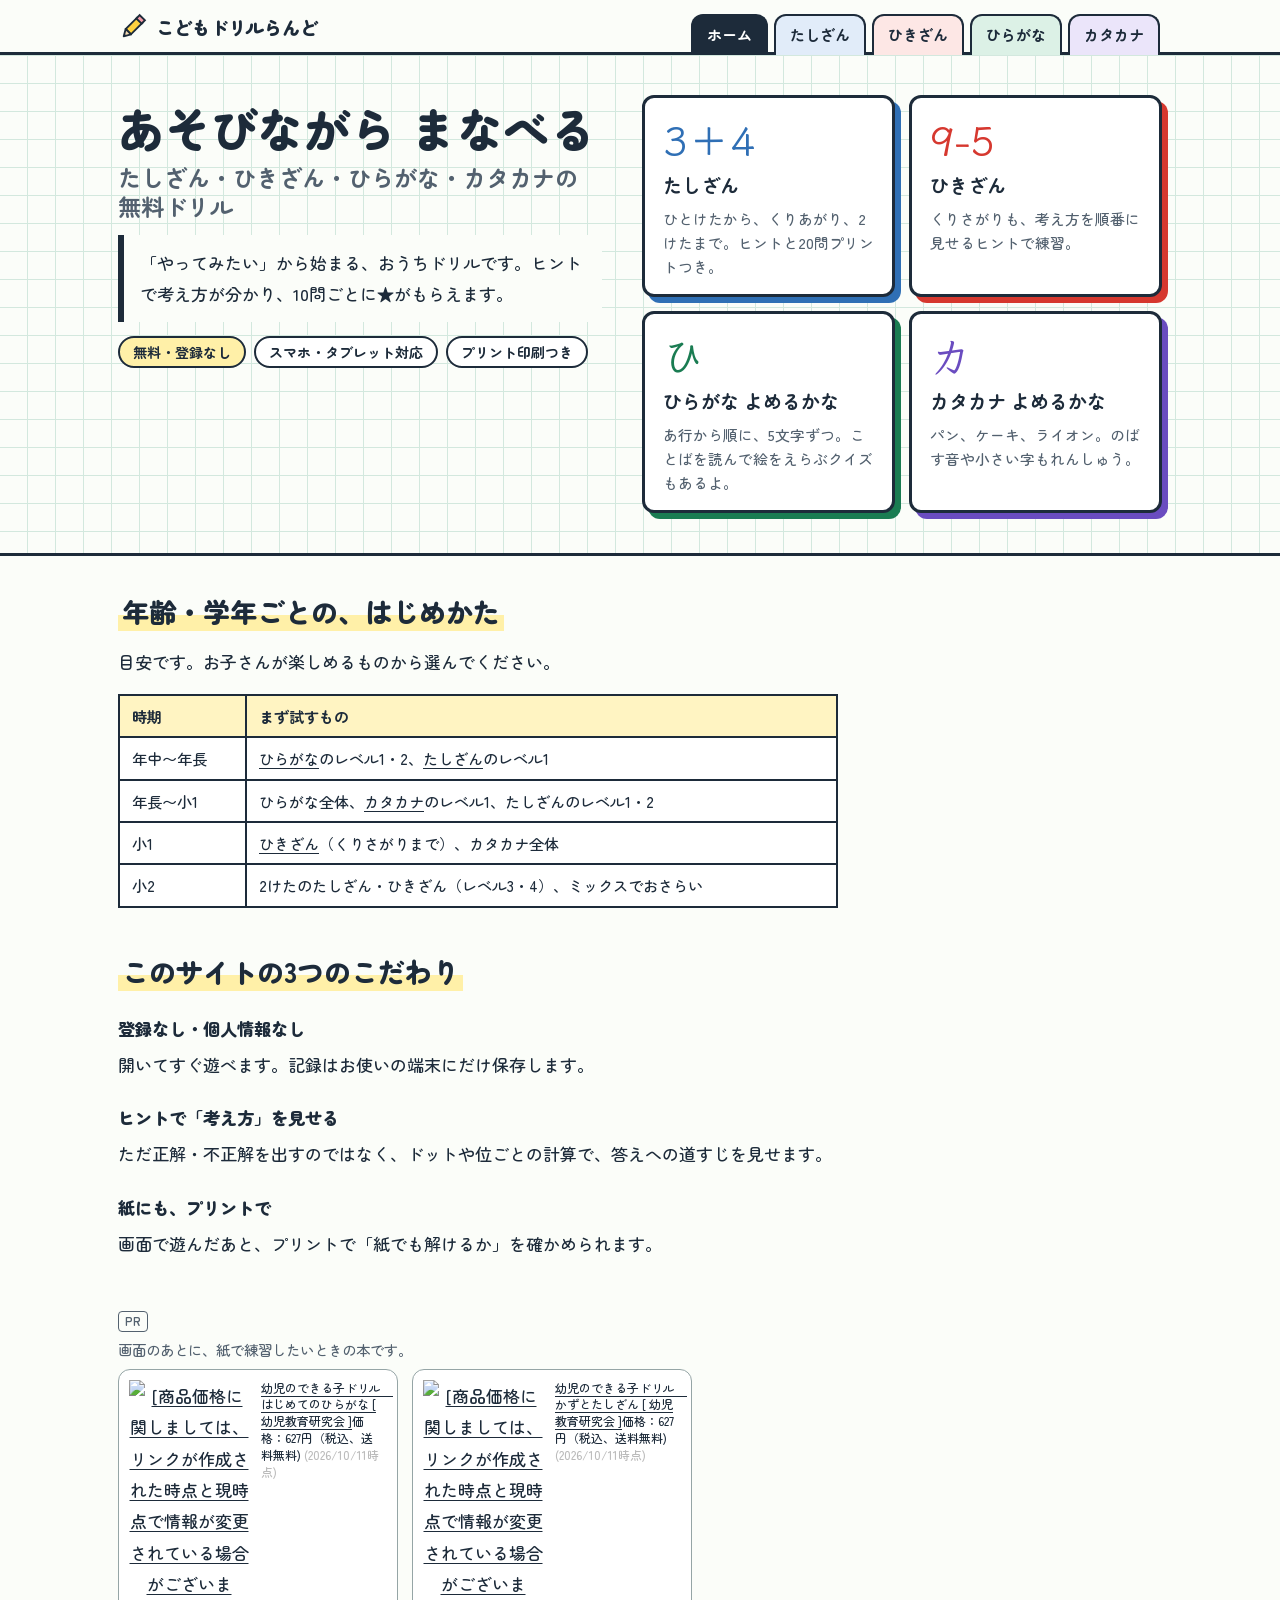
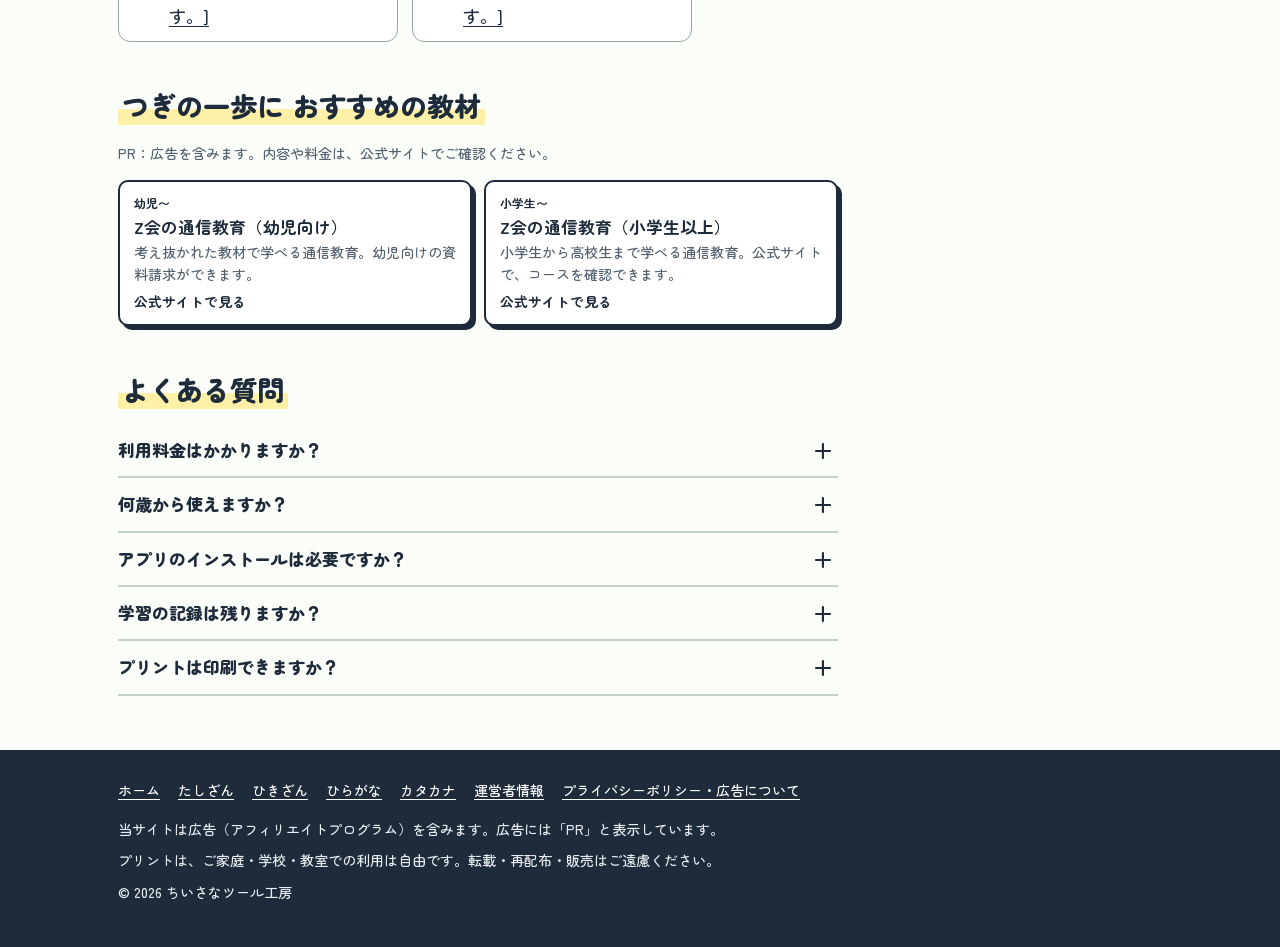
==== commit 4e7308ea: "Z会（A8）のおすすめ教材カードを追加 Co-Authored-By: Claude Sonnet 5.5 <noreply@anthropic.com> Claude-Session: https:" ====
--- a/index.html
+++ b/index.html
@@ -14,14 +14,17 @@
 <meta property="og:url" content="https://zero-kobo.github.io/kids-drill/">
 <meta property="og:locale" content="ja_JP">
 <meta name="twitter:card" content="summary_large_image">
-<meta property="og:image" content="https://zero-kobo.github.io/kids-drill/assets/og.png"><meta property="og:image:width" content="1200"><meta property="og:image:height" content="630"><meta name="twitter:image" content="https://zero-kobo.github.io/kids-drill/assets/og.png">
+<meta property="og:image" content="https://zero-kobo.github.io/kids-drill/assets/og.png?v=20261016a"><meta property="og:image:width" content="1200"><meta property="og:image:height" content="630"><meta name="twitter:image" content="https://zero-kobo.github.io/kids-drill/assets/og.png?v=20261016a">
 <link rel="icon" href="data:image/svg+xml,%3Csvg xmlns='http://www.w3.org/2000/svg' viewBox='0 0 100 100'%3E%3Ctext y='.9em' font-size='90'%3E✏️%3C/text%3E%3C/svg%3E">
 <link rel="preconnect" href="https://fonts.googleapis.com">
 <link rel="preconnect" href="https://fonts.gstatic.com" crossorigin>
 <link href="https://fonts.googleapis.com/css2?family=Klee+One:wght@400;600&family=Zen+Maru+Gothic:wght@500;700;900&display=swap" rel="stylesheet">
-<link rel="stylesheet" href="assets/style.css?v=20261011c">
+<link rel="stylesheet" href="assets/style.css?v=20261016a">
 <script type="application/ld+json">{"@context": "https://schema.org", "@type": "WebSite", "name": "こどもドリルらんど", "url": "https://zero-kobo.github.io/kids-drill/", "inLanguage": "ja", "publisher": {"@type": "Organization", "name": "ちいさなツール工房"}}</script>
 <script type="application/ld+json">{"@context": "https://schema.org", "@type": "FAQPage", "mainEntity": [{"@type": "Question", "name": "利用料金はかかりますか？", "acceptedAnswer": {"@type": "Answer", "text": "すべて無料です。会員登録も不要で、名前やメールアドレスなどの入力もありません。"}}, {"@type": "Question", "name": "何歳から使えますか？", "acceptedAnswer": {"@type": "Answer", "text": "ひらがなは年中〜年長ごろ、たしざんは年長ごろからが目安です。小学校低学年のおさらいにも使えます。お子さんの興味とペースに合わせて、レベルを選んでください。"}}, {"@type": "Question", "name": "アプリのインストールは必要ですか？", "acceptedAnswer": {"@type": "Answer", "text": "必要ありません。スマホ・タブレット・パソコンのブラウザで、そのまま遊べます。"}}, {"@type": "Question", "name": "学習の記録は残りますか？", "acceptedAnswer": {"@type": "Answer", "text": "★や「きょうの もんだい数」は、お使いの端末のブラウザ内にだけ保存されます。サーバーには送られません。ブラウザのデータを消すと、記録も消えます。"}}, {"@type": "Question", "name": "プリントは印刷できますか？", "acceptedAnswer": {"@type": "Answer", "text": "たしざん・ひきざんは20問のドリル（答えつき）、ひらがな・カタカナは文字ひょうを印刷できます。ご家庭・学校・教室での利用は自由です。転載・再配布・販売はご遠慮ください。"}}]}</script>
+<!-- Google tag (GA4) -->
+<script async src="https://www.googletagmanager.com/gtag/js?id=G-40QSGNSQEL"></script>
+<script>window.dataLayer=window.dataLayer||[];function gtag(){dataLayer.push(arguments);}gtag("js",new Date());gtag("config","G-40QSGNSQEL");</script>
 </head>
 <body class="p-hub">
 <a class="sr" href="#main">本文へ移動</a>
@@ -55,6 +58,6 @@
 <p>プリントは、ご家庭・学校・教室での利用は自由です。転載・再配布・販売はご遠慮ください。</p>
 <p>© 2026 ちいさなツール工房</p>
 </div></footer>
-<script src="assets/ads.js?v=20261011c" defer></script>
+<script src="assets/ads.js?v=20261016a" defer></script>
 </body>
 </html>
--- a/assets/style.css
+++ b/assets/style.css
@@ -313,3 +313,5 @@
 .rk-list table{max-width:100%}
 .rk-list br{display:none}
 .rk-list p:empty{display:none}
+/* おすすめ教材カードのラベル（ステップの「つぎは ここ」印と別物） */
+.recs .rec-tag{position:static;top:auto;right:auto;background:none;border:0;border-radius:0;padding:0;font-size:.75rem;font-weight:700;color:var(--accent);line-height:1.5}
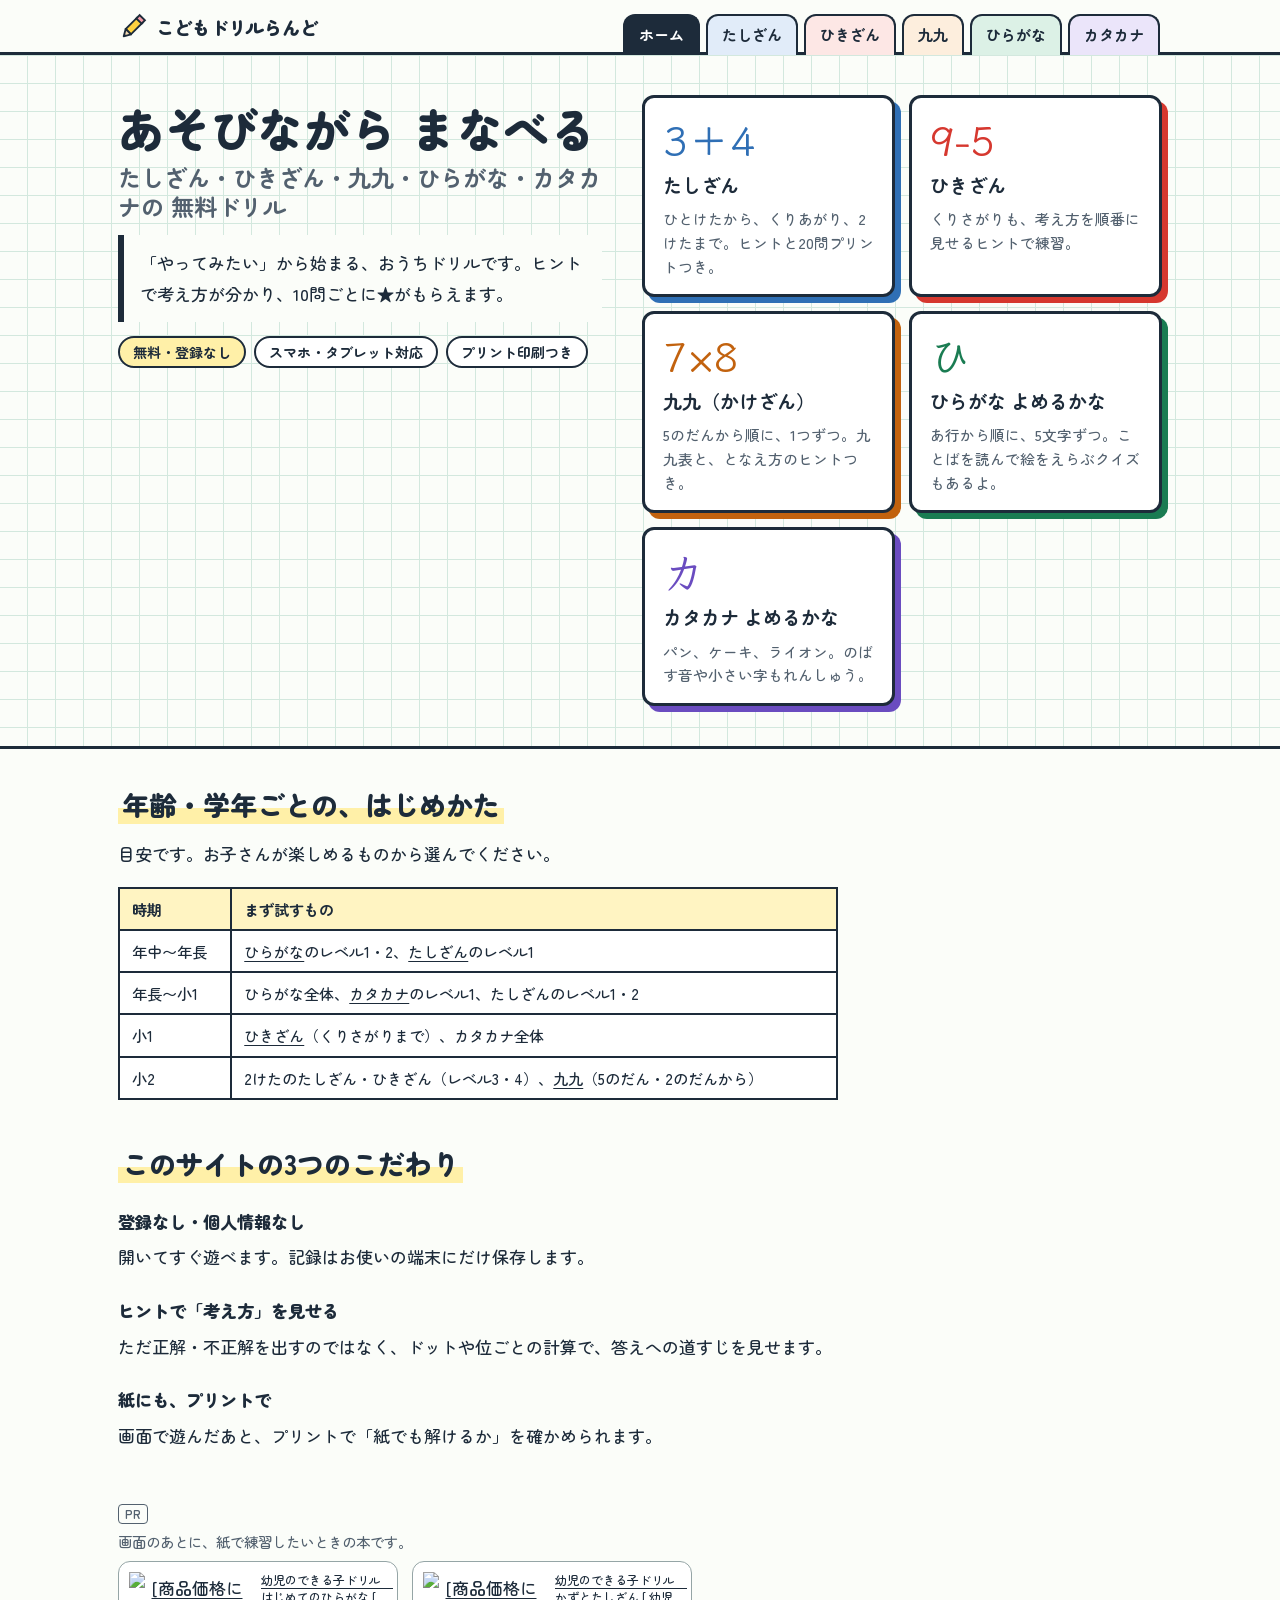
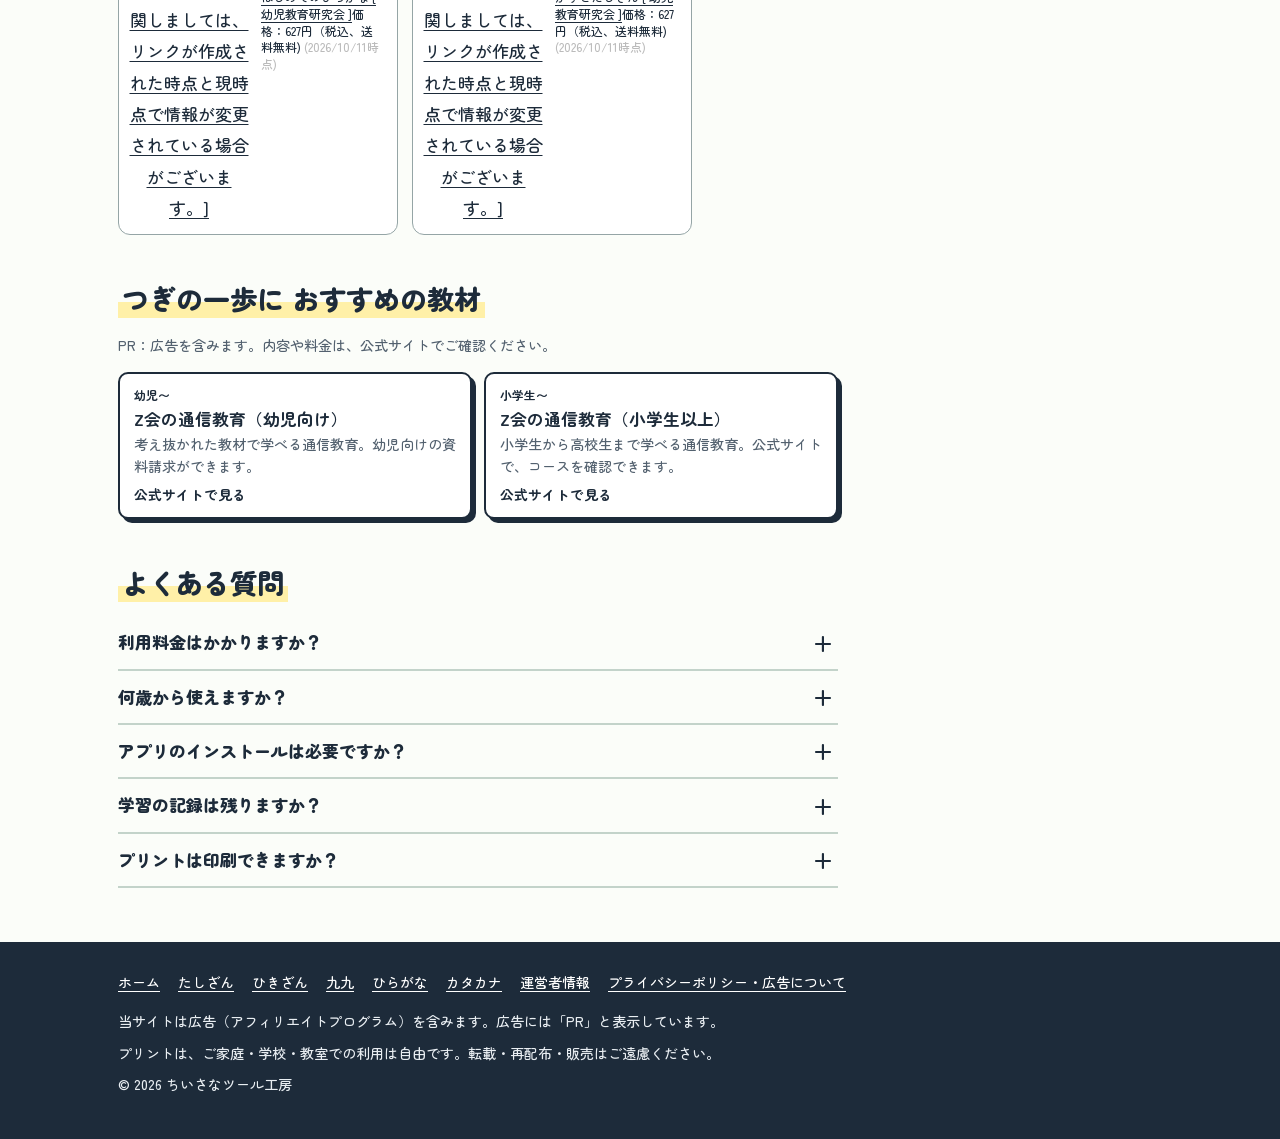
==== commit 9dbffe65: "Add a multiplication table (kuku) drill page with hints, table, and printables Co-Authored-By: Claud" ====
--- a/index.html
+++ b/index.html
@@ -3,43 +3,43 @@
 <head>
 <meta charset="UTF-8">
 <meta name="viewport" content="width=device-width, initial-scale=1, viewport-fit=cover">
-<title>こどもドリルらんど｜たしざん・ひきざん・ひらがな・カタカナの無料ドリル（プリントつき）</title>
-<meta name="description" content="小学校入学前後の子ども向けに、たしざん・ひきざん・ひらがな・カタカナを遊びながら練習できる無料ドリルサイト。登録不要、スマホ対応、プリント印刷もOK。">
+<title>こどもドリルらんど｜たしざん・ひきざん・九九・ひらがな・カタカナの無料ドリル（プリントつき）</title>
+<meta name="description" content="小学校入学前後〜低学年の子ども向けに、たしざん・ひきざん・九九・ひらがな・カタカナを遊びながら練習できる無料ドリルサイト。登録不要、スマホ対応、プリント印刷もOK。">
 <link rel="canonical" href="https://zero-kobo.github.io/kids-drill/">
 <meta name="theme-color" content="#fbfdf9">
 <meta property="og:type" content="website">
 <meta property="og:site_name" content="こどもドリルらんど">
-<meta property="og:title" content="こどもドリルらんど｜たしざん・ひきざん・ひらがな・カタカナの無料ドリル（プリントつき）">
-<meta property="og:description" content="小学校入学前後の子ども向けに、たしざん・ひきざん・ひらがな・カタカナを遊びながら練習できる無料ドリルサイト。登録不要、スマホ対応、プリント印刷もOK。">
+<meta property="og:title" content="こどもドリルらんど｜たしざん・ひきざん・九九・ひらがな・カタカナの無料ドリル（プリントつき）">
+<meta property="og:description" content="小学校入学前後〜低学年の子ども向けに、たしざん・ひきざん・九九・ひらがな・カタカナを遊びながら練習できる無料ドリルサイト。登録不要、スマホ対応、プリント印刷もOK。">
 <meta property="og:url" content="https://zero-kobo.github.io/kids-drill/">
 <meta property="og:locale" content="ja_JP">
 <meta name="twitter:card" content="summary_large_image">
-<meta property="og:image" content="https://zero-kobo.github.io/kids-drill/assets/og.png?v=20261016a"><meta property="og:image:width" content="1200"><meta property="og:image:height" content="630"><meta name="twitter:image" content="https://zero-kobo.github.io/kids-drill/assets/og.png?v=20261016a">
+<meta property="og:image" content="https://zero-kobo.github.io/kids-drill/assets/og.png?v=20261113a"><meta property="og:image:width" content="1200"><meta property="og:image:height" content="630"><meta name="twitter:image" content="https://zero-kobo.github.io/kids-drill/assets/og.png?v=20261113a">
 <link rel="icon" href="data:image/svg+xml,%3Csvg xmlns='http://www.w3.org/2000/svg' viewBox='0 0 100 100'%3E%3Ctext y='.9em' font-size='90'%3E✏️%3C/text%3E%3C/svg%3E">
 <link rel="preconnect" href="https://fonts.googleapis.com">
 <link rel="preconnect" href="https://fonts.gstatic.com" crossorigin>
 <link href="https://fonts.googleapis.com/css2?family=Klee+One:wght@400;600&family=Zen+Maru+Gothic:wght@500;700;900&display=swap" rel="stylesheet">
-<link rel="stylesheet" href="assets/style.css?v=20261016a">
+<link rel="stylesheet" href="assets/style.css?v=20261113a">
 <script type="application/ld+json">{"@context": "https://schema.org", "@type": "WebSite", "name": "こどもドリルらんど", "url": "https://zero-kobo.github.io/kids-drill/", "inLanguage": "ja", "publisher": {"@type": "Organization", "name": "ちいさなツール工房"}}</script>
-<script type="application/ld+json">{"@context": "https://schema.org", "@type": "FAQPage", "mainEntity": [{"@type": "Question", "name": "利用料金はかかりますか？", "acceptedAnswer": {"@type": "Answer", "text": "すべて無料です。会員登録も不要で、名前やメールアドレスなどの入力もありません。"}}, {"@type": "Question", "name": "何歳から使えますか？", "acceptedAnswer": {"@type": "Answer", "text": "ひらがなは年中〜年長ごろ、たしざんは年長ごろからが目安です。小学校低学年のおさらいにも使えます。お子さんの興味とペースに合わせて、レベルを選んでください。"}}, {"@type": "Question", "name": "アプリのインストールは必要ですか？", "acceptedAnswer": {"@type": "Answer", "text": "必要ありません。スマホ・タブレット・パソコンのブラウザで、そのまま遊べます。"}}, {"@type": "Question", "name": "学習の記録は残りますか？", "acceptedAnswer": {"@type": "Answer", "text": "★や「きょうの もんだい数」は、お使いの端末のブラウザ内にだけ保存されます。サーバーには送られません。ブラウザのデータを消すと、記録も消えます。"}}, {"@type": "Question", "name": "プリントは印刷できますか？", "acceptedAnswer": {"@type": "Answer", "text": "たしざん・ひきざんは20問のドリル（答えつき）、ひらがな・カタカナは文字ひょうを印刷できます。ご家庭・学校・教室での利用は自由です。転載・再配布・販売はご遠慮ください。"}}]}</script>
+<script type="application/ld+json">{"@context": "https://schema.org", "@type": "FAQPage", "mainEntity": [{"@type": "Question", "name": "利用料金はかかりますか？", "acceptedAnswer": {"@type": "Answer", "text": "すべて無料です。会員登録も不要で、名前やメールアドレスなどの入力もありません。"}}, {"@type": "Question", "name": "何歳から使えますか？", "acceptedAnswer": {"@type": "Answer", "text": "ひらがなは年中〜年長ごろ、たしざんは年長ごろからが目安です。小学校低学年のおさらいにも使えます。お子さんの興味とペースに合わせて、レベルを選んでください。"}}, {"@type": "Question", "name": "アプリのインストールは必要ですか？", "acceptedAnswer": {"@type": "Answer", "text": "必要ありません。スマホ・タブレット・パソコンのブラウザで、そのまま遊べます。"}}, {"@type": "Question", "name": "学習の記録は残りますか？", "acceptedAnswer": {"@type": "Answer", "text": "★や「きょうの もんだい数」は、お使いの端末のブラウザ内にだけ保存されます。サーバーには送られません。ブラウザのデータを消すと、記録も消えます。"}}, {"@type": "Question", "name": "プリントは印刷できますか？", "acceptedAnswer": {"@type": "Answer", "text": "たしざん・ひきざん・九九は20問のドリル（答えつき）、ひらがな・カタカナは文字ひょうを印刷できます。ご家庭・学校・教室での利用は自由です。転載・再配布・販売はご遠慮ください。"}}]}</script>
 <!-- Google tag (GA4) -->
 <script async src="https://www.googletagmanager.com/gtag/js?id=G-40QSGNSQEL"></script>
 <script>window.dataLayer=window.dataLayer||[];function gtag(){dataLayer.push(arguments);}gtag("js",new Date());gtag("config","G-40QSGNSQEL");</script>
 </head>
 <body class="p-hub">
 <a class="sr" href="#main">本文へ移動</a>
-<header class="site-top"><div class="wrap"><a class="logo" href="index.html"><svg viewBox="0 0 32 32" aria-hidden="true"><g transform="rotate(45 16 16)"><rect x="12" y="6" width="8" height="17" fill="#ffd23f" stroke="#1d2b3a" stroke-width="2"/><path d="M12 23h8l-4 7z" fill="#f3d9b1" stroke="#1d2b3a" stroke-width="2" stroke-linejoin="round"/><path d="M14.6 27.4h2.8L16 30z" fill="#1d2b3a"/><rect x="12" y="2" width="8" height="5" fill="#f19aa6" stroke="#1d2b3a" stroke-width="2"/></g></svg><span>こどもドリルらんど</span></a><nav class="tabs-nav" aria-label="メインメニュー"><a class="t-home" href="index.html" aria-current="page">ホーム</a><a class="t-sum" href="tashizan.html">たしざん</a><a class="t-sub" href="hikizan.html">ひきざん</a><a class="t-kana" href="hiragana.html">ひらがな</a><a class="t-kata" href="katakana.html">カタカナ</a></nav></div></header>
+<header class="site-top"><div class="wrap"><a class="logo" href="index.html"><svg viewBox="0 0 32 32" aria-hidden="true"><g transform="rotate(45 16 16)"><rect x="12" y="6" width="8" height="17" fill="#ffd23f" stroke="#1d2b3a" stroke-width="2"/><path d="M12 23h8l-4 7z" fill="#f3d9b1" stroke="#1d2b3a" stroke-width="2" stroke-linejoin="round"/><path d="M14.6 27.4h2.8L16 30z" fill="#1d2b3a"/><rect x="12" y="2" width="8" height="5" fill="#f19aa6" stroke="#1d2b3a" stroke-width="2"/></g></svg><span>こどもドリルらんど</span></a><nav class="tabs-nav" aria-label="メインメニュー"><a class="t-home" href="index.html" aria-current="page">ホーム</a><a class="t-sum" href="tashizan.html">たしざん</a><a class="t-sub" href="hikizan.html">ひきざん</a><a class="t-mul" href="kuku.html">九九</a><a class="t-kana" href="hiragana.html">ひらがな</a><a class="t-kata" href="katakana.html">カタカナ</a></nav></div></header>
 <main id="main">
 <div class="wrap">
 <div class="stage" style="padding-top:34px">
-<div class="hero"><h1>あそびながら まなべる<small>たしざん・ひきざん・ひらがな・カタカナの 無料ドリル</small></h1>
+<div class="hero"><h1>あそびながら まなべる<small>たしざん・ひきざん・九九・ひらがな・カタカナの 無料ドリル</small></h1>
 <p class="lead">「やってみたい」から始まる、おうちドリルです。ヒントで考え方が分かり、10問ごとに★がもらえます。</p>
 <ul class="chips"><li>無料・登録なし</li><li>スマホ・タブレット対応</li><li>プリント印刷つき</li></ul></div>
-<div><div class="hub-grid"><a class="hub-card" href="tashizan.html" style="--hc:#2f6fb5"><span class="big" aria-hidden="true">3＋4</span><b>たしざん</b><span>ひとけたから、くりあがり、2けたまで。ヒントと20問プリントつき。</span></a><a class="hub-card" href="hikizan.html" style="--hc:#d6382f"><span class="big" aria-hidden="true">9−5</span><b>ひきざん</b><span>くりさがりも、考え方を順番に見せるヒントで練習。</span></a><a class="hub-card" href="hiragana.html" style="--hc:#1a7c52"><span class="big" aria-hidden="true">ひ</span><b>ひらがな よめるかな</b><span>あ行から順に、5文字ずつ。ことばを読んで絵をえらぶクイズもあるよ。</span></a><a class="hub-card" href="katakana.html" style="--hc:#6a4cc0"><span class="big" aria-hidden="true">カ</span><b>カタカナ よめるかな</b><span>パン、ケーキ、ライオン。のばす音や小さい字もれんしゅう。</span></a></div></div>
+<div><div class="hub-grid"><a class="hub-card" href="tashizan.html" style="--hc:#2f6fb5"><span class="big" aria-hidden="true">3＋4</span><b>たしざん</b><span>ひとけたから、くりあがり、2けたまで。ヒントと20問プリントつき。</span></a><a class="hub-card" href="hikizan.html" style="--hc:#d6382f"><span class="big" aria-hidden="true">9−5</span><b>ひきざん</b><span>くりさがりも、考え方を順番に見せるヒントで練習。</span></a><a class="hub-card" href="kuku.html" style="--hc:#c2620e"><span class="big" aria-hidden="true">7×8</span><b>九九（かけざん）</b><span>5のだんから順に、1つずつ。九九表と、となえ方のヒントつき。</span></a><a class="hub-card" href="hiragana.html" style="--hc:#1a7c52"><span class="big" aria-hidden="true">ひ</span><b>ひらがな よめるかな</b><span>あ行から順に、5文字ずつ。ことばを読んで絵をえらぶクイズもあるよ。</span></a><a class="hub-card" href="katakana.html" style="--hc:#6a4cc0"><span class="big" aria-hidden="true">カ</span><b>カタカナ よめるかな</b><span>パン、ケーキ、ライオン。のばす音や小さい字もれんしゅう。</span></a></div></div>
 </div></div>
 <div class="sheet"><div class="wrap"><div class="art">
 <section class="art-sec" id="pick"><div class="h2wrap"><h2>年齢・学年ごとの、はじめかた</h2></div>
-<p>目安です。お子さんが楽しめるものから選んでください。</p><div class="tbl-wrap"><table class="tbl"><thead><tr><th scope="col">時期</th><th scope="col">まず試すもの</th></tr></thead><tbody><tr><td>年中〜年長</td><td><a href="hiragana.html">ひらがな</a>のレベル1・2、<a href="tashizan.html">たしざん</a>のレベル1</td></tr><tr><td>年長〜小1</td><td>ひらがな全体、<a href="katakana.html">カタカナ</a>のレベル1、たしざんのレベル1・2</td></tr><tr><td>小1</td><td><a href="hikizan.html">ひきざん</a>（くりさがりまで）、カタカナ全体</td></tr><tr><td>小2</td><td>2けたのたしざん・ひきざん（レベル3・4）、ミックスでおさらい</td></tr></tbody></table></div>
+<p>目安です。お子さんが楽しめるものから選んでください。</p><div class="tbl-wrap"><table class="tbl"><thead><tr><th scope="col">時期</th><th scope="col">まず試すもの</th></tr></thead><tbody><tr><td>年中〜年長</td><td><a href="hiragana.html">ひらがな</a>のレベル1・2、<a href="tashizan.html">たしざん</a>のレベル1</td></tr><tr><td>年長〜小1</td><td>ひらがな全体、<a href="katakana.html">カタカナ</a>のレベル1、たしざんのレベル1・2</td></tr><tr><td>小1</td><td><a href="hikizan.html">ひきざん</a>（くりさがりまで）、カタカナ全体</td></tr><tr><td>小2</td><td>2けたのたしざん・ひきざん（レベル3・4）、<a href="kuku.html">九九</a>（5のだん・2のだんから）</td></tr></tbody></table></div>
 </section>
 <section class="art-sec" id="why"><div class="h2wrap"><h2>このサイトの3つのこだわり</h2></div>
 <h3>登録なし・個人情報なし</h3><p>開いてすぐ遊べます。記録はお使いの端末にだけ保存します。</p><h3>ヒントで「考え方」を見せる</h3><p>ただ正解・不正解を出すのではなく、ドットや位ごとの計算で、答えへの道すじを見せます。</p><h3>紙にも、プリントで</h3><p>画面で遊んだあと、プリントで「紙でも解けるか」を確かめられます。</p>
@@ -47,17 +47,17 @@
 <aside class="ad-wrap" aria-label="広告"><span class="pr">PR</span><div data-ad="mid"></div></aside>
 <section class="art-sec" id="recs-sec"><div class="h2wrap"><h2>つぎの一歩に おすすめの教材</h2></div><p class="note-s">PR：広告を含みます。内容や料金は、公式サイトでご確認ください。</p><div class="recs" id="recs"></div></section>
 <section class="art-sec" id="faq"><div class="h2wrap"><h2>よくある質問</h2></div>
-<details class="faq"><summary>利用料金はかかりますか？</summary><div class="a"><p>すべて無料です。会員登録も不要で、名前やメールアドレスなどの入力もありません。</p></div></details><details class="faq"><summary>何歳から使えますか？</summary><div class="a"><p>ひらがなは年中〜年長ごろ、たしざんは年長ごろからが目安です。小学校低学年のおさらいにも使えます。お子さんの興味とペースに合わせて、レベルを選んでください。</p></div></details><details class="faq"><summary>アプリのインストールは必要ですか？</summary><div class="a"><p>必要ありません。スマホ・タブレット・パソコンのブラウザで、そのまま遊べます。</p></div></details><details class="faq"><summary>学習の記録は残りますか？</summary><div class="a"><p>★や「きょうの もんだい数」は、お使いの端末のブラウザ内にだけ保存されます。サーバーには送られません。ブラウザのデータを消すと、記録も消えます。</p></div></details><details class="faq"><summary>プリントは印刷できますか？</summary><div class="a"><p>たしざん・ひきざんは20問のドリル（答えつき）、ひらがな・カタカナは文字ひょうを印刷できます。ご家庭・学校・教室での利用は自由です。転載・再配布・販売はご遠慮ください。</p></div></details>
+<details class="faq"><summary>利用料金はかかりますか？</summary><div class="a"><p>すべて無料です。会員登録も不要で、名前やメールアドレスなどの入力もありません。</p></div></details><details class="faq"><summary>何歳から使えますか？</summary><div class="a"><p>ひらがなは年中〜年長ごろ、たしざんは年長ごろからが目安です。小学校低学年のおさらいにも使えます。お子さんの興味とペースに合わせて、レベルを選んでください。</p></div></details><details class="faq"><summary>アプリのインストールは必要ですか？</summary><div class="a"><p>必要ありません。スマホ・タブレット・パソコンのブラウザで、そのまま遊べます。</p></div></details><details class="faq"><summary>学習の記録は残りますか？</summary><div class="a"><p>★や「きょうの もんだい数」は、お使いの端末のブラウザ内にだけ保存されます。サーバーには送られません。ブラウザのデータを消すと、記録も消えます。</p></div></details><details class="faq"><summary>プリントは印刷できますか？</summary><div class="a"><p>たしざん・ひきざん・九九は20問のドリル（答えつき）、ひらがな・カタカナは文字ひょうを印刷できます。ご家庭・学校・教室での利用は自由です。転載・再配布・販売はご遠慮ください。</p></div></details>
 </section>
 <aside class="ad-wrap" aria-label="広告"><span class="pr">PR</span><div data-ad="bottom"></div></aside>
 </div></div></div>
 </main>
 <footer class="foot"><div class="wrap">
-<ul><li><a href="index.html">ホーム</a></li><li><a href="tashizan.html">たしざん</a></li><li><a href="hikizan.html">ひきざん</a></li><li><a href="hiragana.html">ひらがな</a></li><li><a href="katakana.html">カタカナ</a></li><li><a href="about.html">運営者情報</a></li><li><a href="privacy.html">プライバシーポリシー・広告について</a></li></ul>
+<ul><li><a href="index.html">ホーム</a></li><li><a href="tashizan.html">たしざん</a></li><li><a href="hikizan.html">ひきざん</a></li><li><a href="kuku.html">九九</a></li><li><a href="hiragana.html">ひらがな</a></li><li><a href="katakana.html">カタカナ</a></li><li><a href="about.html">運営者情報</a></li><li><a href="privacy.html">プライバシーポリシー・広告について</a></li></ul>
 <p>当サイトは広告（アフィリエイトプログラム）を含みます。広告には「PR」と表示しています。</p>
 <p>プリントは、ご家庭・学校・教室での利用は自由です。転載・再配布・販売はご遠慮ください。</p>
 <p>© 2026 ちいさなツール工房</p>
 </div></footer>
-<script src="assets/ads.js?v=20261016a" defer></script>
+<script src="assets/ads.js?v=20261113a" defer></script>
 </body>
 </html>
--- a/assets/style.css
+++ b/assets/style.css
@@ -9,6 +9,7 @@
 }
 body.p-sum{--accent:#2f6fb5;--accent-soft:#e1ecf9}
 body.p-sub{--accent:#d6382f;--accent-soft:#fde7e5}
+body.p-mul{--accent:#c2620e;--accent-soft:#fdeedd}
 body.p-kana{--accent:#1a7c52;--accent-soft:#dcf1e6}
 body.p-kata{--accent:#6a4cc0;--accent-soft:#ebe5fa}
 *{box-sizing:border-box;-webkit-tap-highlight-color:transparent}
@@ -40,7 +41,7 @@
   padding:11px 14px 10px;border:2px solid var(--ink);border-bottom:0;border-radius:12px 12px 0 0;background:var(--tc,#fff);
 }
 .tabs-nav a[aria-current="page"]{padding-bottom:13px;background:var(--ink);color:#fff}
-.tabs-nav .t-home{--tc:#fff4c2}.tabs-nav .t-sum{--tc:#e1ecf9}.tabs-nav .t-sub{--tc:#fde7e5}.tabs-nav .t-kana{--tc:#dcf1e6}.tabs-nav .t-kata{--tc:#ebe5fa}
+.tabs-nav .t-home{--tc:#fff4c2}.tabs-nav .t-sum{--tc:#e1ecf9}.tabs-nav .t-sub{--tc:#fde7e5}.tabs-nav .t-mul{--tc:#fdeedd}.tabs-nav .t-kana{--tc:#dcf1e6}.tabs-nav .t-kata{--tc:#ebe5fa}
 
 /* ---------- ヒーロー＋ドリル ---------- */
 .crumb{font-size:.85rem;color:var(--sub);margin:16px 0 0;line-height:1.5}
@@ -315,3 +316,13 @@
 .rk-list p:empty{display:none}
 /* おすすめ教材カードのラベル（ステップの「つぎは ここ」印と別物） */
 .recs .rec-tag{position:static;top:auto;right:auto;background:none;border:0;border-radius:0;padding:0;font-size:.75rem;font-weight:700;color:var(--accent);line-height:1.5}
+
+/* 九九表 */
+.kuku-wrap{overflow-x:auto}
+.kuku{border-collapse:collapse;width:100%;min-width:300px;font-family:var(--ff-kyo);font-weight:600;text-align:center;font-size:.95rem}
+.kuku th,.kuku td{border:1.5px solid var(--line);padding:5px 0;width:10%}
+.kuku th{background:var(--accent-soft);color:var(--accent)}
+.kuku td.sq{background:#fff6d6}
+.yomi{columns:2;column-gap:18px;list-style:none;padding:0;margin:.4em 0;font-size:.92rem}
+.yomi li{break-inside:avoid;padding:2px 0}
+.yomi b{font-family:var(--ff-kyo);display:inline-block;min-width:4.6em}
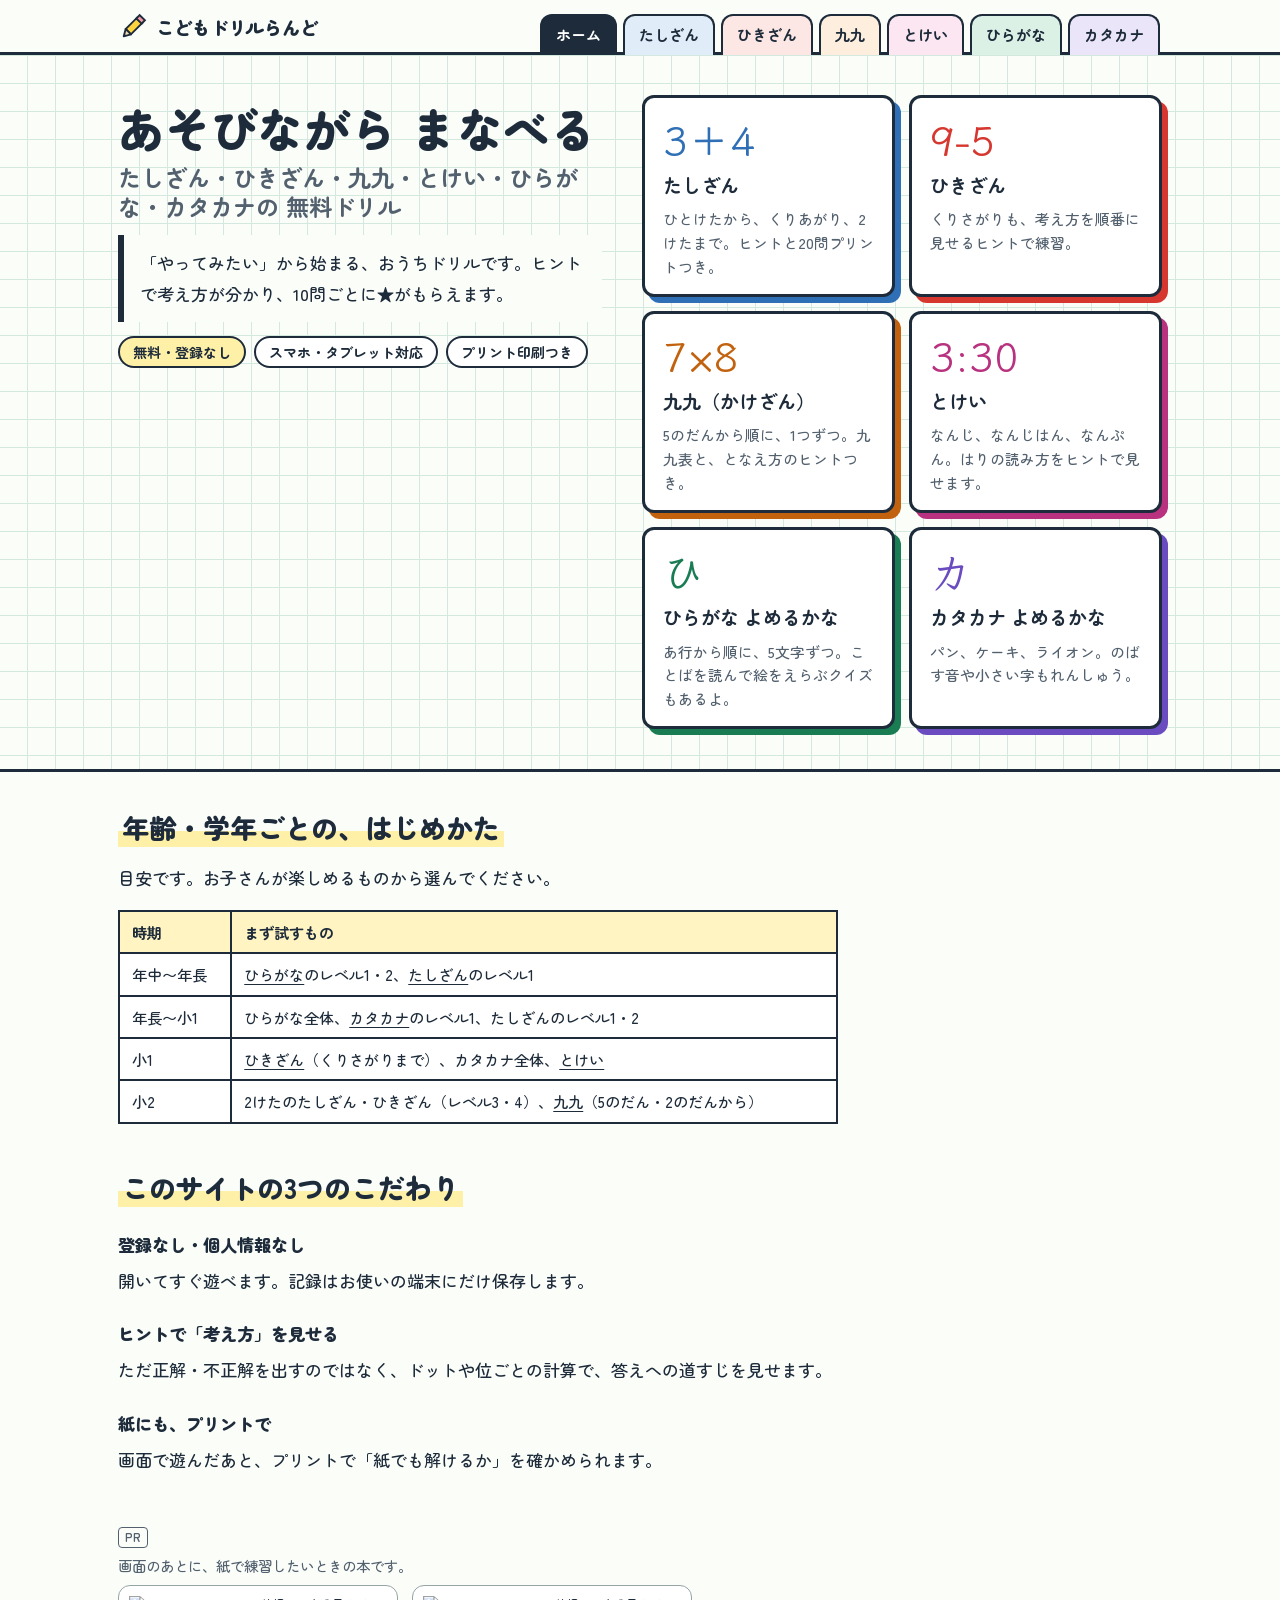
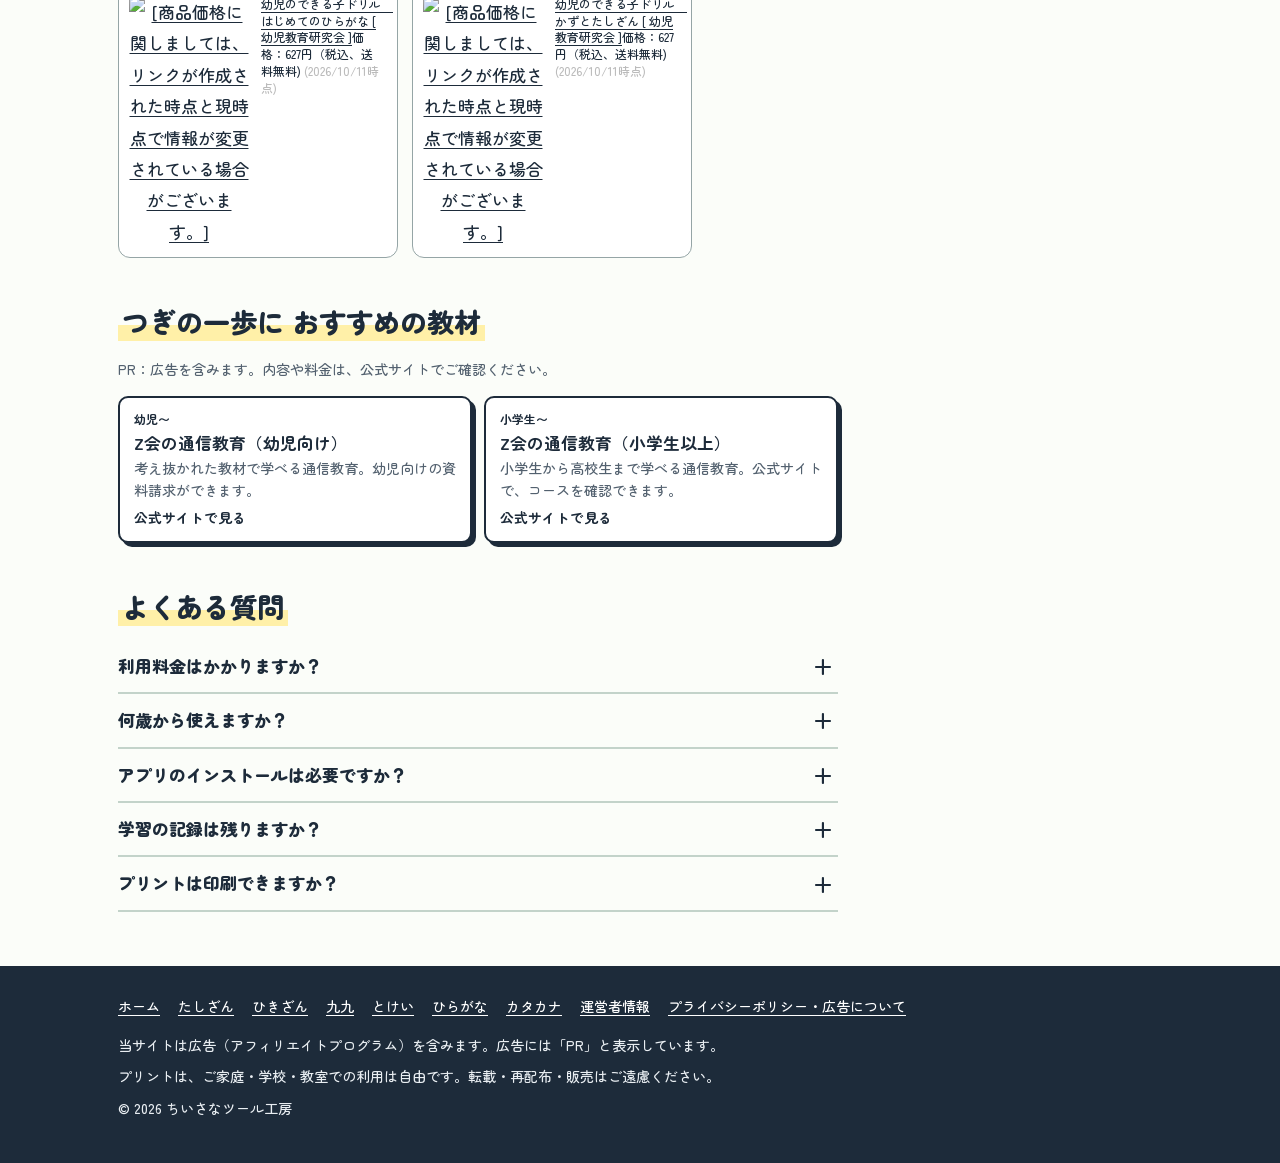
==== commit d9d60a40: "Add a clock-reading (tokei) drill page with hints and printable sheets Co-Authored-By: Claude Fable " ====
--- a/index.html
+++ b/index.html
@@ -3,43 +3,43 @@
 <head>
 <meta charset="UTF-8">
 <meta name="viewport" content="width=device-width, initial-scale=1, viewport-fit=cover">
-<title>こどもドリルらんど｜たしざん・ひきざん・九九・ひらがな・カタカナの無料ドリル（プリントつき）</title>
-<meta name="description" content="小学校入学前後〜低学年の子ども向けに、たしざん・ひきざん・九九・ひらがな・カタカナを遊びながら練習できる無料ドリルサイト。登録不要、スマホ対応、プリント印刷もOK。">
+<title>こどもドリルらんど｜たしざん・ひきざん・九九・とけい・ひらがな・カタカナの無料ドリル（プリントつき）</title>
+<meta name="description" content="小学校入学前後〜低学年の子ども向けに、たしざん・ひきざん・九九・とけい・ひらがな・カタカナを遊びながら練習できる無料ドリルサイト。登録不要、スマホ対応、プリント印刷もOK。">
 <link rel="canonical" href="https://zero-kobo.github.io/kids-drill/">
 <meta name="theme-color" content="#fbfdf9">
 <meta property="og:type" content="website">
 <meta property="og:site_name" content="こどもドリルらんど">
-<meta property="og:title" content="こどもドリルらんど｜たしざん・ひきざん・九九・ひらがな・カタカナの無料ドリル（プリントつき）">
-<meta property="og:description" content="小学校入学前後〜低学年の子ども向けに、たしざん・ひきざん・九九・ひらがな・カタカナを遊びながら練習できる無料ドリルサイト。登録不要、スマホ対応、プリント印刷もOK。">
+<meta property="og:title" content="こどもドリルらんど｜たしざん・ひきざん・九九・とけい・ひらがな・カタカナの無料ドリル（プリントつき）">
+<meta property="og:description" content="小学校入学前後〜低学年の子ども向けに、たしざん・ひきざん・九九・とけい・ひらがな・カタカナを遊びながら練習できる無料ドリルサイト。登録不要、スマホ対応、プリント印刷もOK。">
 <meta property="og:url" content="https://zero-kobo.github.io/kids-drill/">
 <meta property="og:locale" content="ja_JP">
 <meta name="twitter:card" content="summary_large_image">
-<meta property="og:image" content="https://zero-kobo.github.io/kids-drill/assets/og.png?v=20261113a"><meta property="og:image:width" content="1200"><meta property="og:image:height" content="630"><meta name="twitter:image" content="https://zero-kobo.github.io/kids-drill/assets/og.png?v=20261113a">
+<meta property="og:image" content="https://zero-kobo.github.io/kids-drill/assets/og.png?v=20261113b"><meta property="og:image:width" content="1200"><meta property="og:image:height" content="630"><meta name="twitter:image" content="https://zero-kobo.github.io/kids-drill/assets/og.png?v=20261113b">
 <link rel="icon" href="data:image/svg+xml,%3Csvg xmlns='http://www.w3.org/2000/svg' viewBox='0 0 100 100'%3E%3Ctext y='.9em' font-size='90'%3E✏️%3C/text%3E%3C/svg%3E">
 <link rel="preconnect" href="https://fonts.googleapis.com">
 <link rel="preconnect" href="https://fonts.gstatic.com" crossorigin>
 <link href="https://fonts.googleapis.com/css2?family=Klee+One:wght@400;600&family=Zen+Maru+Gothic:wght@500;700;900&display=swap" rel="stylesheet">
-<link rel="stylesheet" href="assets/style.css?v=20261113a">
+<link rel="stylesheet" href="assets/style.css?v=20261113b">
 <script type="application/ld+json">{"@context": "https://schema.org", "@type": "WebSite", "name": "こどもドリルらんど", "url": "https://zero-kobo.github.io/kids-drill/", "inLanguage": "ja", "publisher": {"@type": "Organization", "name": "ちいさなツール工房"}}</script>
-<script type="application/ld+json">{"@context": "https://schema.org", "@type": "FAQPage", "mainEntity": [{"@type": "Question", "name": "利用料金はかかりますか？", "acceptedAnswer": {"@type": "Answer", "text": "すべて無料です。会員登録も不要で、名前やメールアドレスなどの入力もありません。"}}, {"@type": "Question", "name": "何歳から使えますか？", "acceptedAnswer": {"@type": "Answer", "text": "ひらがなは年中〜年長ごろ、たしざんは年長ごろからが目安です。小学校低学年のおさらいにも使えます。お子さんの興味とペースに合わせて、レベルを選んでください。"}}, {"@type": "Question", "name": "アプリのインストールは必要ですか？", "acceptedAnswer": {"@type": "Answer", "text": "必要ありません。スマホ・タブレット・パソコンのブラウザで、そのまま遊べます。"}}, {"@type": "Question", "name": "学習の記録は残りますか？", "acceptedAnswer": {"@type": "Answer", "text": "★や「きょうの もんだい数」は、お使いの端末のブラウザ内にだけ保存されます。サーバーには送られません。ブラウザのデータを消すと、記録も消えます。"}}, {"@type": "Question", "name": "プリントは印刷できますか？", "acceptedAnswer": {"@type": "Answer", "text": "たしざん・ひきざん・九九は20問のドリル（答えつき）、ひらがな・カタカナは文字ひょうを印刷できます。ご家庭・学校・教室での利用は自由です。転載・再配布・販売はご遠慮ください。"}}]}</script>
+<script type="application/ld+json">{"@context": "https://schema.org", "@type": "FAQPage", "mainEntity": [{"@type": "Question", "name": "利用料金はかかりますか？", "acceptedAnswer": {"@type": "Answer", "text": "すべて無料です。会員登録も不要で、名前やメールアドレスなどの入力もありません。"}}, {"@type": "Question", "name": "何歳から使えますか？", "acceptedAnswer": {"@type": "Answer", "text": "ひらがなは年中〜年長ごろ、たしざんは年長ごろからが目安です。小学校低学年のおさらいにも使えます。お子さんの興味とペースに合わせて、レベルを選んでください。"}}, {"@type": "Question", "name": "アプリのインストールは必要ですか？", "acceptedAnswer": {"@type": "Answer", "text": "必要ありません。スマホ・タブレット・パソコンのブラウザで、そのまま遊べます。"}}, {"@type": "Question", "name": "学習の記録は残りますか？", "acceptedAnswer": {"@type": "Answer", "text": "★や「きょうの もんだい数」は、お使いの端末のブラウザ内にだけ保存されます。サーバーには送られません。ブラウザのデータを消すと、記録も消えます。"}}, {"@type": "Question", "name": "プリントは印刷できますか？", "acceptedAnswer": {"@type": "Answer", "text": "たしざん・ひきざん・九九は20問のドリル（答えつき）、とけいは8問のプリント（答えつき）、ひらがな・カタカナは文字ひょうを印刷できます。ご家庭・学校・教室での利用は自由です。転載・再配布・販売はご遠慮ください。"}}]}</script>
 <!-- Google tag (GA4) -->
 <script async src="https://www.googletagmanager.com/gtag/js?id=G-40QSGNSQEL"></script>
 <script>window.dataLayer=window.dataLayer||[];function gtag(){dataLayer.push(arguments);}gtag("js",new Date());gtag("config","G-40QSGNSQEL");</script>
 </head>
 <body class="p-hub">
 <a class="sr" href="#main">本文へ移動</a>
-<header class="site-top"><div class="wrap"><a class="logo" href="index.html"><svg viewBox="0 0 32 32" aria-hidden="true"><g transform="rotate(45 16 16)"><rect x="12" y="6" width="8" height="17" fill="#ffd23f" stroke="#1d2b3a" stroke-width="2"/><path d="M12 23h8l-4 7z" fill="#f3d9b1" stroke="#1d2b3a" stroke-width="2" stroke-linejoin="round"/><path d="M14.6 27.4h2.8L16 30z" fill="#1d2b3a"/><rect x="12" y="2" width="8" height="5" fill="#f19aa6" stroke="#1d2b3a" stroke-width="2"/></g></svg><span>こどもドリルらんど</span></a><nav class="tabs-nav" aria-label="メインメニュー"><a class="t-home" href="index.html" aria-current="page">ホーム</a><a class="t-sum" href="tashizan.html">たしざん</a><a class="t-sub" href="hikizan.html">ひきざん</a><a class="t-mul" href="kuku.html">九九</a><a class="t-kana" href="hiragana.html">ひらがな</a><a class="t-kata" href="katakana.html">カタカナ</a></nav></div></header>
+<header class="site-top"><div class="wrap"><a class="logo" href="index.html"><svg viewBox="0 0 32 32" aria-hidden="true"><g transform="rotate(45 16 16)"><rect x="12" y="6" width="8" height="17" fill="#ffd23f" stroke="#1d2b3a" stroke-width="2"/><path d="M12 23h8l-4 7z" fill="#f3d9b1" stroke="#1d2b3a" stroke-width="2" stroke-linejoin="round"/><path d="M14.6 27.4h2.8L16 30z" fill="#1d2b3a"/><rect x="12" y="2" width="8" height="5" fill="#f19aa6" stroke="#1d2b3a" stroke-width="2"/></g></svg><span>こどもドリルらんど</span></a><nav class="tabs-nav" aria-label="メインメニュー"><a class="t-home" href="index.html" aria-current="page">ホーム</a><a class="t-sum" href="tashizan.html">たしざん</a><a class="t-sub" href="hikizan.html">ひきざん</a><a class="t-mul" href="kuku.html">九九</a><a class="t-clk" href="tokei.html">とけい</a><a class="t-kana" href="hiragana.html">ひらがな</a><a class="t-kata" href="katakana.html">カタカナ</a></nav></div></header>
 <main id="main">
 <div class="wrap">
 <div class="stage" style="padding-top:34px">
-<div class="hero"><h1>あそびながら まなべる<small>たしざん・ひきざん・九九・ひらがな・カタカナの 無料ドリル</small></h1>
+<div class="hero"><h1>あそびながら まなべる<small>たしざん・ひきざん・九九・とけい・ひらがな・カタカナの 無料ドリル</small></h1>
 <p class="lead">「やってみたい」から始まる、おうちドリルです。ヒントで考え方が分かり、10問ごとに★がもらえます。</p>
 <ul class="chips"><li>無料・登録なし</li><li>スマホ・タブレット対応</li><li>プリント印刷つき</li></ul></div>
-<div><div class="hub-grid"><a class="hub-card" href="tashizan.html" style="--hc:#2f6fb5"><span class="big" aria-hidden="true">3＋4</span><b>たしざん</b><span>ひとけたから、くりあがり、2けたまで。ヒントと20問プリントつき。</span></a><a class="hub-card" href="hikizan.html" style="--hc:#d6382f"><span class="big" aria-hidden="true">9−5</span><b>ひきざん</b><span>くりさがりも、考え方を順番に見せるヒントで練習。</span></a><a class="hub-card" href="kuku.html" style="--hc:#c2620e"><span class="big" aria-hidden="true">7×8</span><b>九九（かけざん）</b><span>5のだんから順に、1つずつ。九九表と、となえ方のヒントつき。</span></a><a class="hub-card" href="hiragana.html" style="--hc:#1a7c52"><span class="big" aria-hidden="true">ひ</span><b>ひらがな よめるかな</b><span>あ行から順に、5文字ずつ。ことばを読んで絵をえらぶクイズもあるよ。</span></a><a class="hub-card" href="katakana.html" style="--hc:#6a4cc0"><span class="big" aria-hidden="true">カ</span><b>カタカナ よめるかな</b><span>パン、ケーキ、ライオン。のばす音や小さい字もれんしゅう。</span></a></div></div>
+<div><div class="hub-grid"><a class="hub-card" href="tashizan.html" style="--hc:#2f6fb5"><span class="big" aria-hidden="true">3＋4</span><b>たしざん</b><span>ひとけたから、くりあがり、2けたまで。ヒントと20問プリントつき。</span></a><a class="hub-card" href="hikizan.html" style="--hc:#d6382f"><span class="big" aria-hidden="true">9−5</span><b>ひきざん</b><span>くりさがりも、考え方を順番に見せるヒントで練習。</span></a><a class="hub-card" href="kuku.html" style="--hc:#c2620e"><span class="big" aria-hidden="true">7×8</span><b>九九（かけざん）</b><span>5のだんから順に、1つずつ。九九表と、となえ方のヒントつき。</span></a><a class="hub-card" href="tokei.html" style="--hc:#b83280"><span class="big" aria-hidden="true">3:30</span><b>とけい</b><span>なんじ、なんじはん、なんぷん。はりの読み方をヒントで見せます。</span></a><a class="hub-card" href="hiragana.html" style="--hc:#1a7c52"><span class="big" aria-hidden="true">ひ</span><b>ひらがな よめるかな</b><span>あ行から順に、5文字ずつ。ことばを読んで絵をえらぶクイズもあるよ。</span></a><a class="hub-card" href="katakana.html" style="--hc:#6a4cc0"><span class="big" aria-hidden="true">カ</span><b>カタカナ よめるかな</b><span>パン、ケーキ、ライオン。のばす音や小さい字もれんしゅう。</span></a></div></div>
 </div></div>
 <div class="sheet"><div class="wrap"><div class="art">
 <section class="art-sec" id="pick"><div class="h2wrap"><h2>年齢・学年ごとの、はじめかた</h2></div>
-<p>目安です。お子さんが楽しめるものから選んでください。</p><div class="tbl-wrap"><table class="tbl"><thead><tr><th scope="col">時期</th><th scope="col">まず試すもの</th></tr></thead><tbody><tr><td>年中〜年長</td><td><a href="hiragana.html">ひらがな</a>のレベル1・2、<a href="tashizan.html">たしざん</a>のレベル1</td></tr><tr><td>年長〜小1</td><td>ひらがな全体、<a href="katakana.html">カタカナ</a>のレベル1、たしざんのレベル1・2</td></tr><tr><td>小1</td><td><a href="hikizan.html">ひきざん</a>（くりさがりまで）、カタカナ全体</td></tr><tr><td>小2</td><td>2けたのたしざん・ひきざん（レベル3・4）、<a href="kuku.html">九九</a>（5のだん・2のだんから）</td></tr></tbody></table></div>
+<p>目安です。お子さんが楽しめるものから選んでください。</p><div class="tbl-wrap"><table class="tbl"><thead><tr><th scope="col">時期</th><th scope="col">まず試すもの</th></tr></thead><tbody><tr><td>年中〜年長</td><td><a href="hiragana.html">ひらがな</a>のレベル1・2、<a href="tashizan.html">たしざん</a>のレベル1</td></tr><tr><td>年長〜小1</td><td>ひらがな全体、<a href="katakana.html">カタカナ</a>のレベル1、たしざんのレベル1・2</td></tr><tr><td>小1</td><td><a href="hikizan.html">ひきざん</a>（くりさがりまで）、カタカナ全体、<a href="tokei.html">とけい</a></td></tr><tr><td>小2</td><td>2けたのたしざん・ひきざん（レベル3・4）、<a href="kuku.html">九九</a>（5のだん・2のだんから）</td></tr></tbody></table></div>
 </section>
 <section class="art-sec" id="why"><div class="h2wrap"><h2>このサイトの3つのこだわり</h2></div>
 <h3>登録なし・個人情報なし</h3><p>開いてすぐ遊べます。記録はお使いの端末にだけ保存します。</p><h3>ヒントで「考え方」を見せる</h3><p>ただ正解・不正解を出すのではなく、ドットや位ごとの計算で、答えへの道すじを見せます。</p><h3>紙にも、プリントで</h3><p>画面で遊んだあと、プリントで「紙でも解けるか」を確かめられます。</p>
@@ -47,17 +47,17 @@
 <aside class="ad-wrap" aria-label="広告"><span class="pr">PR</span><div data-ad="mid"></div></aside>
 <section class="art-sec" id="recs-sec"><div class="h2wrap"><h2>つぎの一歩に おすすめの教材</h2></div><p class="note-s">PR：広告を含みます。内容や料金は、公式サイトでご確認ください。</p><div class="recs" id="recs"></div></section>
 <section class="art-sec" id="faq"><div class="h2wrap"><h2>よくある質問</h2></div>
-<details class="faq"><summary>利用料金はかかりますか？</summary><div class="a"><p>すべて無料です。会員登録も不要で、名前やメールアドレスなどの入力もありません。</p></div></details><details class="faq"><summary>何歳から使えますか？</summary><div class="a"><p>ひらがなは年中〜年長ごろ、たしざんは年長ごろからが目安です。小学校低学年のおさらいにも使えます。お子さんの興味とペースに合わせて、レベルを選んでください。</p></div></details><details class="faq"><summary>アプリのインストールは必要ですか？</summary><div class="a"><p>必要ありません。スマホ・タブレット・パソコンのブラウザで、そのまま遊べます。</p></div></details><details class="faq"><summary>学習の記録は残りますか？</summary><div class="a"><p>★や「きょうの もんだい数」は、お使いの端末のブラウザ内にだけ保存されます。サーバーには送られません。ブラウザのデータを消すと、記録も消えます。</p></div></details><details class="faq"><summary>プリントは印刷できますか？</summary><div class="a"><p>たしざん・ひきざん・九九は20問のドリル（答えつき）、ひらがな・カタカナは文字ひょうを印刷できます。ご家庭・学校・教室での利用は自由です。転載・再配布・販売はご遠慮ください。</p></div></details>
+<details class="faq"><summary>利用料金はかかりますか？</summary><div class="a"><p>すべて無料です。会員登録も不要で、名前やメールアドレスなどの入力もありません。</p></div></details><details class="faq"><summary>何歳から使えますか？</summary><div class="a"><p>ひらがなは年中〜年長ごろ、たしざんは年長ごろからが目安です。小学校低学年のおさらいにも使えます。お子さんの興味とペースに合わせて、レベルを選んでください。</p></div></details><details class="faq"><summary>アプリのインストールは必要ですか？</summary><div class="a"><p>必要ありません。スマホ・タブレット・パソコンのブラウザで、そのまま遊べます。</p></div></details><details class="faq"><summary>学習の記録は残りますか？</summary><div class="a"><p>★や「きょうの もんだい数」は、お使いの端末のブラウザ内にだけ保存されます。サーバーには送られません。ブラウザのデータを消すと、記録も消えます。</p></div></details><details class="faq"><summary>プリントは印刷できますか？</summary><div class="a"><p>たしざん・ひきざん・九九は20問のドリル（答えつき）、とけいは8問のプリント（答えつき）、ひらがな・カタカナは文字ひょうを印刷できます。ご家庭・学校・教室での利用は自由です。転載・再配布・販売はご遠慮ください。</p></div></details>
 </section>
 <aside class="ad-wrap" aria-label="広告"><span class="pr">PR</span><div data-ad="bottom"></div></aside>
 </div></div></div>
 </main>
 <footer class="foot"><div class="wrap">
-<ul><li><a href="index.html">ホーム</a></li><li><a href="tashizan.html">たしざん</a></li><li><a href="hikizan.html">ひきざん</a></li><li><a href="kuku.html">九九</a></li><li><a href="hiragana.html">ひらがな</a></li><li><a href="katakana.html">カタカナ</a></li><li><a href="about.html">運営者情報</a></li><li><a href="privacy.html">プライバシーポリシー・広告について</a></li></ul>
+<ul><li><a href="index.html">ホーム</a></li><li><a href="tashizan.html">たしざん</a></li><li><a href="hikizan.html">ひきざん</a></li><li><a href="kuku.html">九九</a></li><li><a href="tokei.html">とけい</a></li><li><a href="hiragana.html">ひらがな</a></li><li><a href="katakana.html">カタカナ</a></li><li><a href="about.html">運営者情報</a></li><li><a href="privacy.html">プライバシーポリシー・広告について</a></li></ul>
 <p>当サイトは広告（アフィリエイトプログラム）を含みます。広告には「PR」と表示しています。</p>
 <p>プリントは、ご家庭・学校・教室での利用は自由です。転載・再配布・販売はご遠慮ください。</p>
 <p>© 2026 ちいさなツール工房</p>
 </div></footer>
-<script src="assets/ads.js?v=20261113a" defer></script>
+<script src="assets/ads.js?v=20261113b" defer></script>
 </body>
 </html>
--- a/assets/style.css
+++ b/assets/style.css
@@ -10,6 +10,7 @@
 body.p-sum{--accent:#2f6fb5;--accent-soft:#e1ecf9}
 body.p-sub{--accent:#d6382f;--accent-soft:#fde7e5}
 body.p-mul{--accent:#c2620e;--accent-soft:#fdeedd}
+body.p-clk{--accent:#b83280;--accent-soft:#fbe6f1}
 body.p-kana{--accent:#1a7c52;--accent-soft:#dcf1e6}
 body.p-kata{--accent:#6a4cc0;--accent-soft:#ebe5fa}
 *{box-sizing:border-box;-webkit-tap-highlight-color:transparent}
@@ -41,7 +42,7 @@
   padding:11px 14px 10px;border:2px solid var(--ink);border-bottom:0;border-radius:12px 12px 0 0;background:var(--tc,#fff);
 }
 .tabs-nav a[aria-current="page"]{padding-bottom:13px;background:var(--ink);color:#fff}
-.tabs-nav .t-home{--tc:#fff4c2}.tabs-nav .t-sum{--tc:#e1ecf9}.tabs-nav .t-sub{--tc:#fde7e5}.tabs-nav .t-mul{--tc:#fdeedd}.tabs-nav .t-kana{--tc:#dcf1e6}.tabs-nav .t-kata{--tc:#ebe5fa}
+.tabs-nav .t-home{--tc:#fff4c2}.tabs-nav .t-sum{--tc:#e1ecf9}.tabs-nav .t-sub{--tc:#fde7e5}.tabs-nav .t-mul{--tc:#fdeedd}.tabs-nav .t-clk{--tc:#fbe6f1}.tabs-nav .t-kana{--tc:#dcf1e6}.tabs-nav .t-kata{--tc:#ebe5fa}
 
 /* ---------- ヒーロー＋ドリル ---------- */
 .crumb{font-size:.85rem;color:var(--sub);margin:16px 0 0;line-height:1.5}
@@ -326,3 +327,19 @@
 .yomi{columns:2;column-gap:18px;list-style:none;padding:0;margin:.4em 0;font-size:.92rem}
 .yomi li{break-inside:avoid;padding:2px 0}
 .yomi b{font-family:var(--ff-kyo);display:inline-block;min-width:4.6em}
+
+/* とけい */
+.clock{display:block;width:min(64vw,230px);height:auto;margin:4px auto 2px}
+.clock text{font-family:var(--ff-kyo)}
+.clock-note{text-align:center}
+.choice.tchoice{font-family:var(--ff-kyo);font-weight:600;font-size:1.3rem;line-height:1.3;padding:16px 4px}
+.art .clock{width:150px;margin:6px auto}
+.clk-row{display:flex;gap:10px;justify-content:center;flex-wrap:wrap;text-align:center;font-family:var(--ff-kyo);font-weight:600}
+.clk-row figure{margin:0}.clk-row figcaption{font-size:.95rem}
+@media print{
+  .ps-clocks{display:grid;grid-template-columns:1fr 1fr;gap:7mm 10mm}
+  .ps-c{position:relative;text-align:center;font-size:15pt;font-family:var(--ff-kyo);break-inside:avoid}
+  .ps-c .no{position:absolute;left:2mm;top:0;font-size:11pt;font-family:var(--ff);color:#555}
+  .ps-c .clock{width:44mm;height:44mm;margin:0 auto 2mm}
+  .ps-c .ln b{color:#c00}
+}
